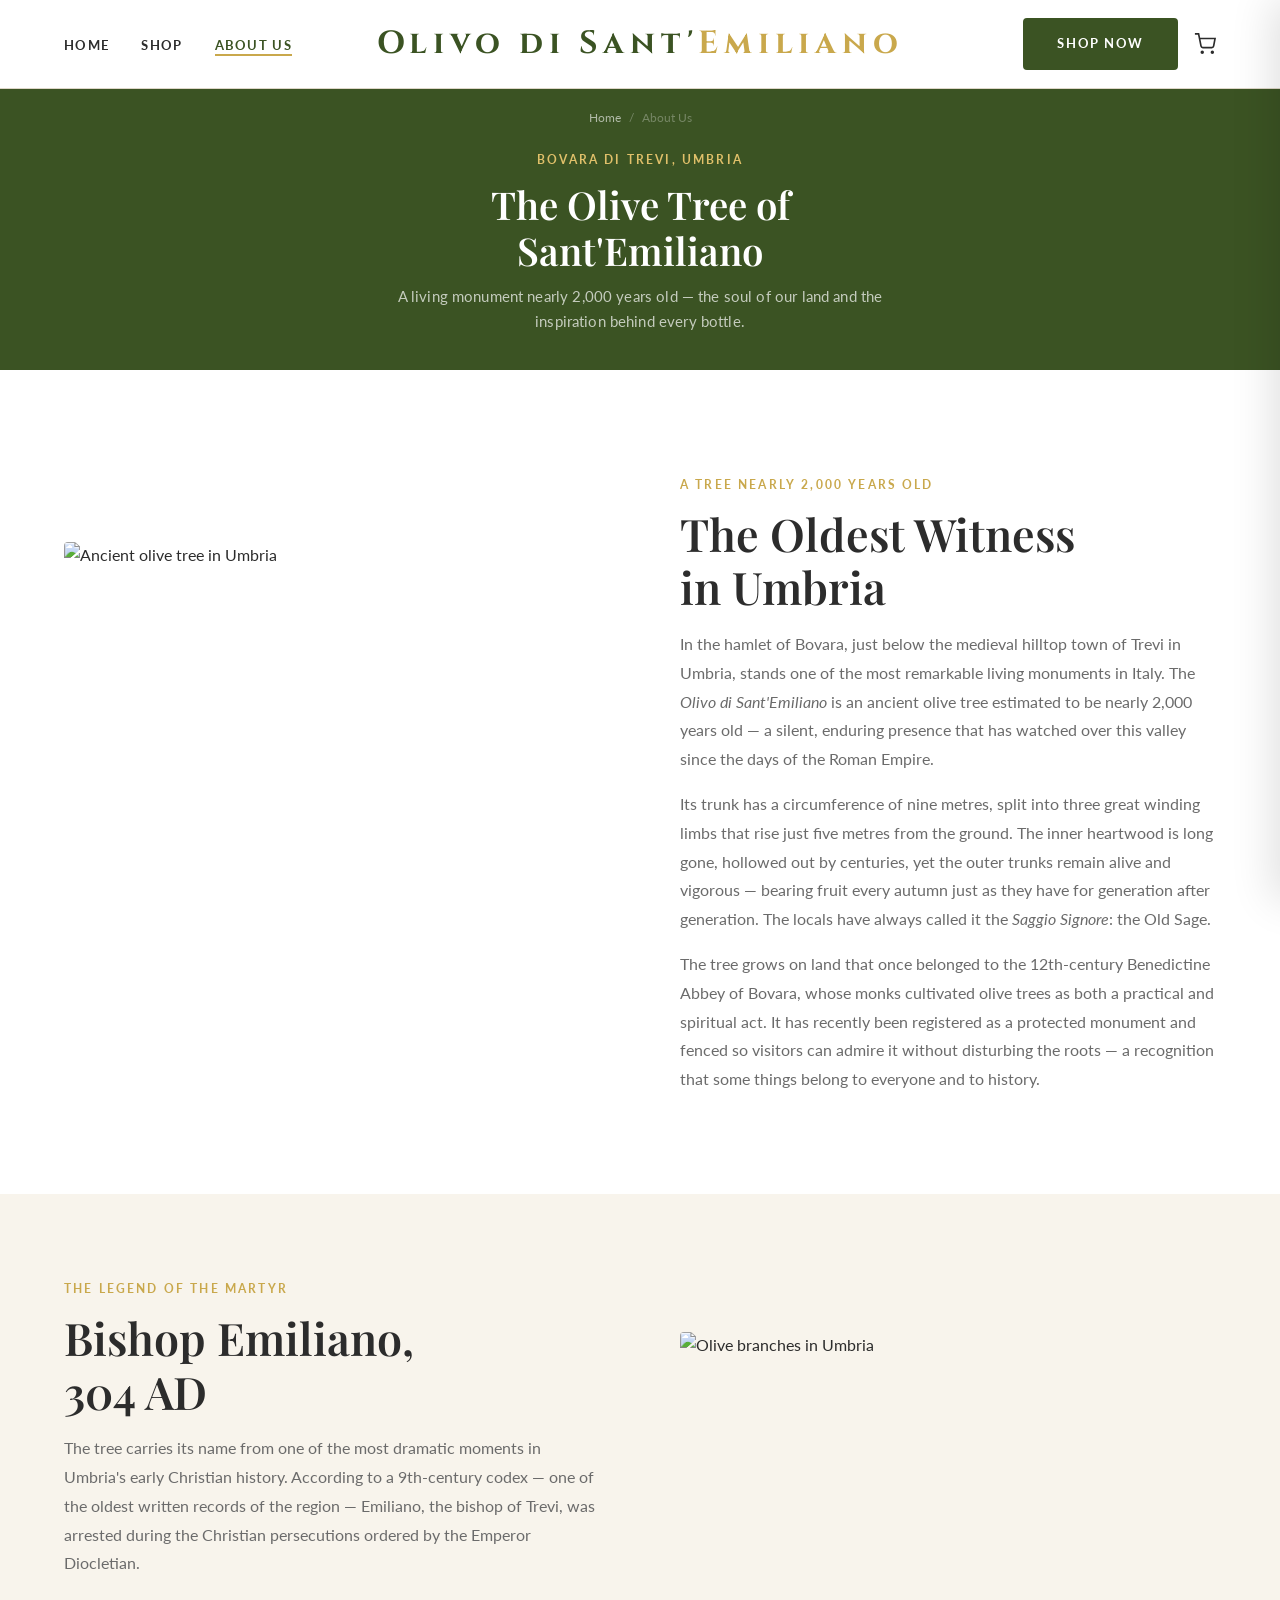
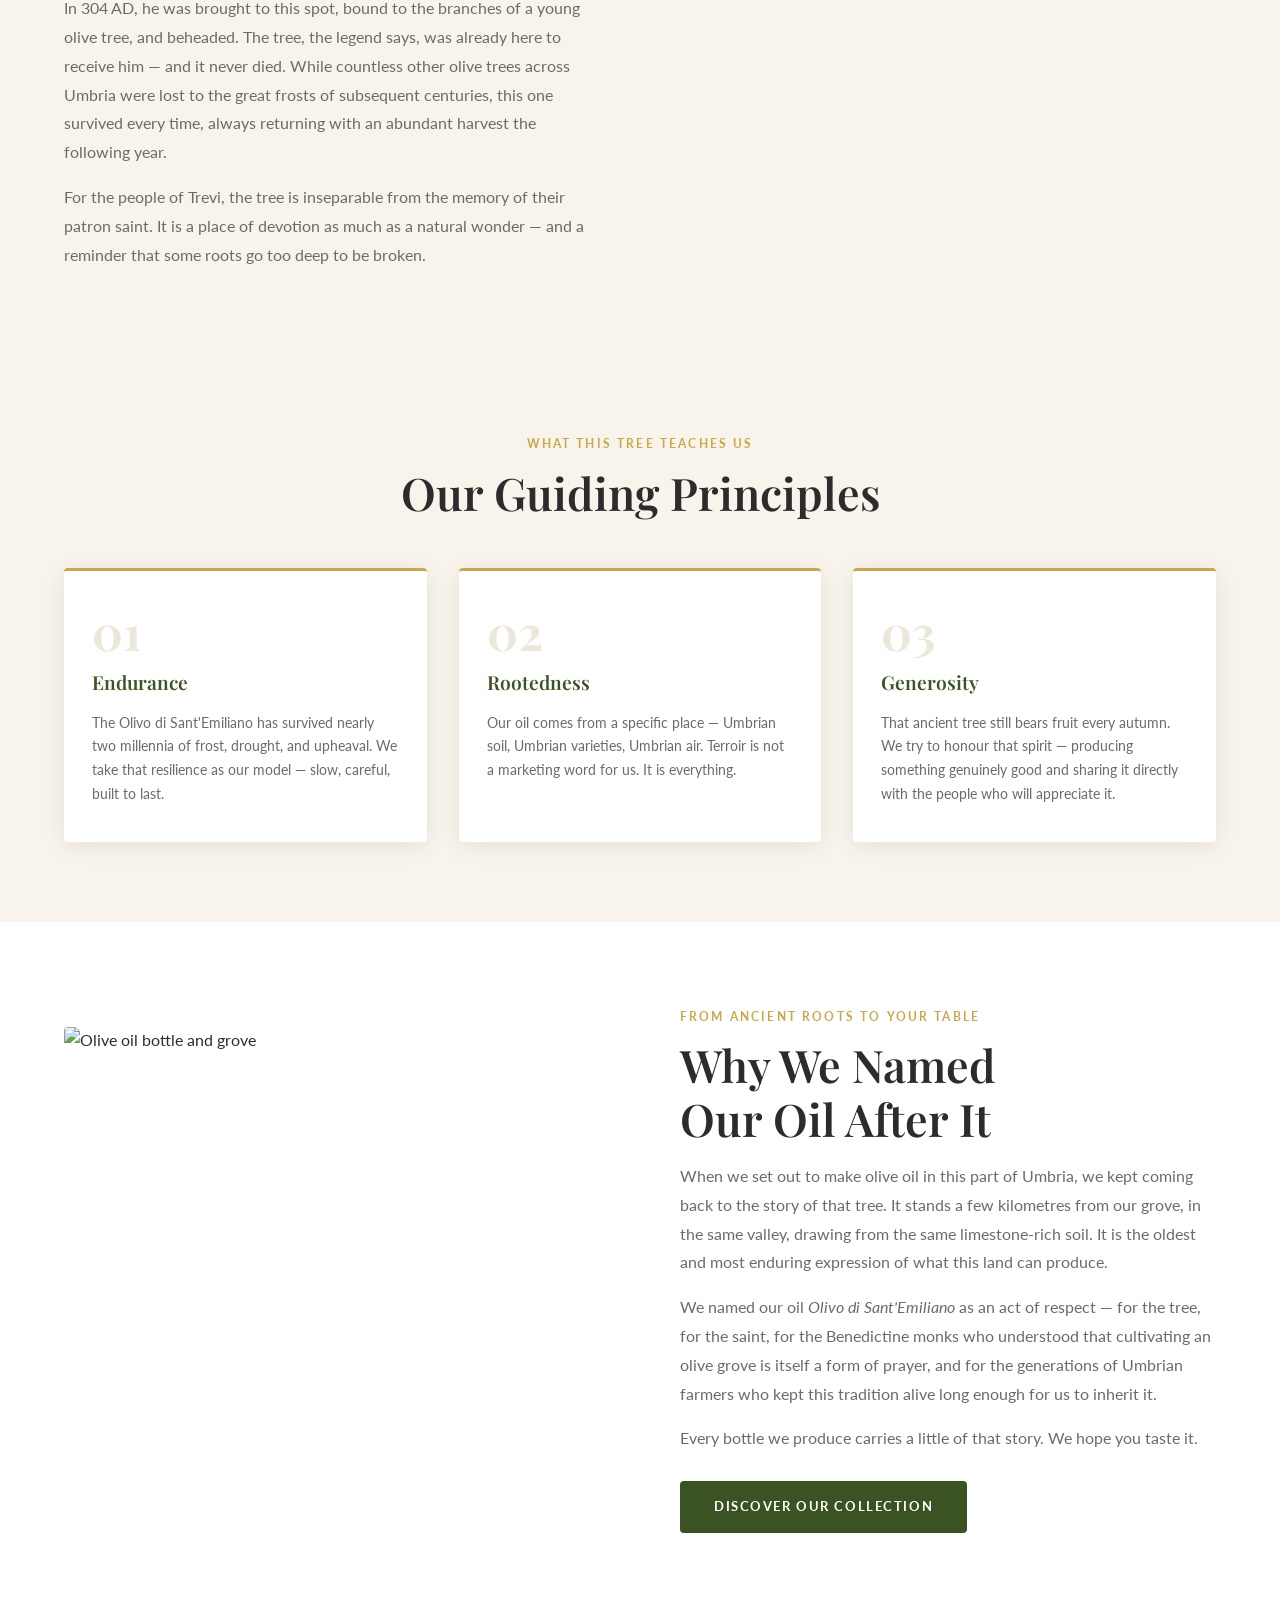
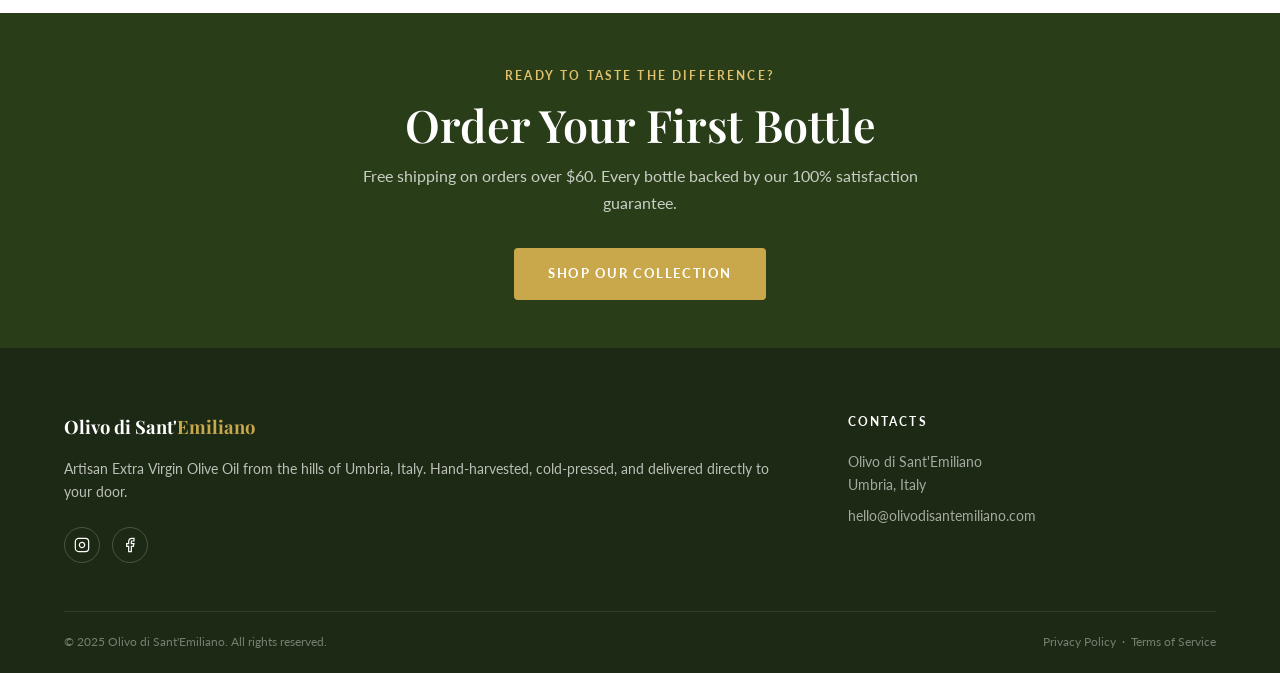
==== about.html @ d3279336 "Widen rec card track to 88% Co-Authored-By: Claude Sonnet 4.6 <noreply@anthropic.com>" ====
<!DOCTYPE html>
<html lang="en">
<head>
  <meta charset="UTF-8">
  <meta name="viewport" content="width=device-width, initial-scale=1.0">
  <title>About Us — Olivo di Sant'Emiliano, Making EVOO in Umbria</title>
  <meta name="description" content="The story of the Olivo di Sant'Emiliano — a 2,000-year-old olive tree in Bovara di Trevi, Umbria, and the inspiration behind our extra virgin olive oil.">
  <link rel="stylesheet" href="css/style.css?v=21">
</head>
<body>

<!-- ============ NAVIGATION ============ -->
<nav class="nav" id="nav">
  <div class="nav__inner">
    <a href="index.html" class="nav__logo">Olivo di Sant'<span>Emiliano</span></a>
    <ul class="nav__links">
      <li><a href="index.html">Home</a></li>
      <li><a href="shop.html">Shop</a></li>
      <li><a href="about.html">About Us</a></li>
    </ul>
    <div class="nav__actions">
      <a href="shop.html" class="btn btn--primary">Shop Now</a>
      <a href="#" class="nav__cart" aria-label="Cart">
        <svg class="nav__cart-icon" viewBox="0 0 24 24">
          <circle cx="9" cy="21" r="1"/><circle cx="20" cy="21" r="1"/>
          <path d="M1 1h4l2.68 13.39a2 2 0 0 0 2 1.61h9.72a2 2 0 0 0 2-1.61L23 6H6"/>
        </svg>
        <span class="nav__cart-count" style="display:none">0</span>
      </a>
      <button class="nav__toggle" aria-label="Menu">
        <span></span><span></span><span></span>
      </button>
    </div>
  </div>
  <div class="nav__mobile">
    <a href="index.html">Home</a>
    <a href="shop.html">Shop</a>
    <a href="about.html">About Us</a>
  </div>
</nav>

<!-- ============ PAGE HERO ============ -->
<section class="page-hero">
  <div class="container page-hero__content">
    <div class="breadcrumb">
      <a href="index.html">Home</a>
      <span>/</span>
      <span>About Us</span>
    </div>
    <span class="section-label">Bovara di Trevi, Umbria</span>
    <h1>The Olive Tree of<br>Sant'Emiliano</h1>
    <p>A living monument nearly 2,000 years old — the soul of our land and the inspiration behind every bottle.</p>
  </div>
</section>

<!-- ============ INTRO STORY ============ -->
<section class="about-story">
  <div class="container">
    <div class="about-story__grid">
      <div>
        <img
          class="about-story__img"
          src="https://images.unsplash.com/photo-1474979266404-7eaacbcd87c5?w=900&auto=format&fit=crop&q=80"
          alt="Ancient olive tree in Umbria"
        >
      </div>
      <div>
        <span class="section-label">A Tree Nearly 2,000 Years Old</span>
        <h2 class="section-title">The Oldest Witness<br>in Umbria</h2>
        <p style="color:var(--text-muted);line-height:1.8;margin-bottom:16px;">
          In the hamlet of Bovara, just below the medieval hilltop town of Trevi in Umbria, stands one of the most remarkable living monuments in Italy. The <em>Olivo di Sant'Emiliano</em> is an ancient olive tree estimated to be nearly 2,000 years old — a silent, enduring presence that has watched over this valley since the days of the Roman Empire.
        </p>
        <p style="color:var(--text-muted);line-height:1.8;margin-bottom:16px;">
          Its trunk has a circumference of nine metres, split into three great winding limbs that rise just five metres from the ground. The inner heartwood is long gone, hollowed out by centuries, yet the outer trunks remain alive and vigorous — bearing fruit every autumn just as they have for generation after generation. The locals have always called it the <em>Saggio Signore</em>: the Old Sage.
        </p>
        <p style="color:var(--text-muted);line-height:1.8;">
          The tree grows on land that once belonged to the 12th-century Benedictine Abbey of Bovara, whose monks cultivated olive trees as both a practical and spiritual act. It has recently been registered as a protected monument and fenced so visitors can admire it without disturbing the roots — a recognition that some things belong to everyone and to history.
        </p>
      </div>
    </div>
  </div>
</section>

<!-- ============ STORY 2 — THE SAINT ============ -->
<section class="about-story" style="padding: 80px 0; background: var(--cream);">
  <div class="container">
    <div class="about-story__grid reverse">
      <div>
        <img
          class="about-story__img"
          src="https://images.unsplash.com/photo-1558618666-fcd25c85cd64?w=900&auto=format&fit=crop&q=80"
          alt="Olive branches in Umbria"
        >
      </div>
      <div>
        <span class="section-label">The Legend of the Martyr</span>
        <h2 class="section-title">Bishop Emiliano,<br>304 AD</h2>
        <p style="color:var(--text-muted);line-height:1.8;margin-bottom:16px;">
          The tree carries its name from one of the most dramatic moments in Umbria's early Christian history. According to a 9th-century codex — one of the oldest written records of the region — Emiliano, the bishop of Trevi, was arrested during the Christian persecutions ordered by the Emperor Diocletian.
        </p>
        <p style="color:var(--text-muted);line-height:1.8;margin-bottom:16px;">
          In 304 AD, he was brought to this spot, bound to the branches of a young olive tree, and beheaded. The tree, the legend says, was already here to receive him — and it never died. While countless other olive trees across Umbria were lost to the great frosts of subsequent centuries, this one survived every time, always returning with an abundant harvest the following year.
        </p>
        <p style="color:var(--text-muted);line-height:1.8;">
          For the people of Trevi, the tree is inseparable from the memory of their patron saint. It is a place of devotion as much as a natural wonder — and a reminder that some roots go too deep to be broken.
        </p>
      </div>
    </div>
  </div>
</section>

<!-- ============ VALUES ============ -->
<section class="about-values">
  <div class="container">
    <div class="text-center">
      <span class="section-label">What This Tree Teaches Us</span>
      <h2 class="section-title">Our Guiding Principles</h2>
    </div>
    <div class="about-values__grid">
      <div class="value-card">
        <div class="value-card__num">01</div>
        <div class="value-card__title">Endurance</div>
        <p class="value-card__text">The Olivo di Sant'Emiliano has survived nearly two millennia of frost, drought, and upheaval. We take that resilience as our model — slow, careful, built to last.</p>
      </div>
      <div class="value-card">
        <div class="value-card__num">02</div>
        <div class="value-card__title">Rootedness</div>
        <p class="value-card__text">Our oil comes from a specific place — Umbrian soil, Umbrian varieties, Umbrian air. Terroir is not a marketing word for us. It is everything.</p>
      </div>
      <div class="value-card">
        <div class="value-card__num">03</div>
        <div class="value-card__title">Generosity</div>
        <p class="value-card__text">That ancient tree still bears fruit every autumn. We try to honour that spirit — producing something genuinely good and sharing it directly with the people who will appreciate it.</p>
      </div>
    </div>
  </div>
</section>

<!-- ============ RESILIENCE SECTION ============ -->
<section class="about-story" style="padding: 80px 0;">
  <div class="container">
    <div class="about-story__grid">
      <div>
        <img
          class="about-story__img"
          src="https://images.unsplash.com/photo-1534353473418-4cfa6c56fd38?w=900&auto=format&fit=crop&q=80"
          alt="Olive oil bottle and grove"
        >
      </div>
      <div>
        <span class="section-label">From Ancient Roots to Your Table</span>
        <h2 class="section-title">Why We Named<br>Our Oil After It</h2>
        <p style="color:var(--text-muted);line-height:1.8;margin-bottom:16px;">
          When we set out to make olive oil in this part of Umbria, we kept coming back to the story of that tree. It stands a few kilometres from our grove, in the same valley, drawing from the same limestone-rich soil. It is the oldest and most enduring expression of what this land can produce.
        </p>
        <p style="color:var(--text-muted);line-height:1.8;margin-bottom:16px;">
          We named our oil <em>Olivo di Sant'Emiliano</em> as an act of respect — for the tree, for the saint, for the Benedictine monks who understood that cultivating an olive grove is itself a form of prayer, and for the generations of Umbrian farmers who kept this tradition alive long enough for us to inherit it.
        </p>
        <p style="color:var(--text-muted);line-height:1.8;">
          Every bottle we produce carries a little of that story. We hope you taste it.
        </p>
        <div style="margin-top: 28px;">
          <a href="shop.html" class="btn btn--primary">Discover Our Collection</a>
        </div>
      </div>
    </div>
  </div>
</section>

<!-- ============ CTA ============ -->
<section class="newsletter">
  <div class="container">
    <div class="newsletter__inner">
      <span class="section-label">Ready to Taste the Difference?</span>
      <h2 class="section-title">Order Your First Bottle</h2>
      <p>Free shipping on orders over $60. Every bottle backed by our 100% satisfaction guarantee.</p>
      <div style="margin-top: 8px;">
        <a href="shop.html" class="btn btn--gold">Shop Our Collection</a>
      </div>
    </div>
  </div>
</section>

<!-- ============ FOOTER ============ -->
<footer class="footer">
  <div class="container">
    <div class="footer__grid">
      <div class="footer__brand">
        <div class="footer__logo">Olivo di Sant'<span>Emiliano</span></div>
        <p class="footer__tagline">Artisan Extra Virgin Olive Oil from the hills of Umbria, Italy. Hand-harvested, cold-pressed, and delivered directly to your door.</p>
        <div class="footer__socials">
          <a href="#" class="footer__social" aria-label="Instagram">
            <svg viewBox="0 0 24 24"><rect x="2" y="2" width="20" height="20" rx="5" ry="5"/><path d="M16 11.37A4 4 0 1 1 12.63 8 4 4 0 0 1 16 11.37z"/><line x1="17.5" y1="6.5" x2="17.51" y2="6.5"/></svg>
          </a>
          <a href="#" class="footer__social" aria-label="Facebook">
            <svg viewBox="0 0 24 24"><path d="M18 2h-3a5 5 0 0 0-5 5v3H7v4h3v8h4v-8h3l1-4h-4V7a1 1 0 0 1 1-1h3z"/></svg>
          </a>
        </div>
      </div>
      <div>
        <div class="footer__col-title">Contacts</div>
        <div class="footer__contact">
          <p>Olivo di Sant'Emiliano<br>Umbria, Italy</p>
          <p>hello@olivodisantemiliano.com</p>
        </div>
      </div>
    </div>
  </div>
  <div class="footer__bottom">
    <span>&copy; 2025 Olivo di Sant'Emiliano. All rights reserved.</span>
    <span>Privacy Policy &nbsp;·&nbsp; Terms of Service</span>
  </div>
</footer>

<!-- CART SIDEBAR -->
<div class="cart-overlay"></div>
<div class="cart-sidebar">
  <div class="cart-sidebar__header">
    <div class="cart-sidebar__title">Your Cart</div>
    <button class="cart-close" aria-label="Close cart">
      <svg viewBox="0 0 24 24"><line x1="18" y1="6" x2="6" y2="18"/><line x1="6" y1="6" x2="18" y2="18"/></svg>
    </button>
  </div>
  <div class="cart-sidebar__body"></div>
  <div class="cart-sidebar__footer" style="display:none">
    <div class="cart-subtotal">
      <span>Subtotal</span>
      <strong>$0.00</strong>
    </div>
    <p style="font-size:0.78rem;color:var(--text-muted);margin-bottom:14px;">Shipping calculated at checkout.</p>
    <button class="btn btn--primary btn--full cart-checkout" style="margin-bottom:10px">Proceed to Checkout</button>
    <button class="btn btn--outline btn--full cart-continue">Continue Shopping</button>
  </div>
</div>

<div class="toast"></div>
<script src="js/main.js"></script>
</body>
</html>
---- css/style.css ----
/* ============================================
   Olivo di Sant'Emiliano — Premium EVOO from Umbria
   Main Stylesheet
   ============================================ */

@import url('https://fonts.googleapis.com/css2?family=Playfair+Display:ital,wght@0,400;0,500;0,600;0,700;1,400;1,500&family=Lato:wght@300;400;700&family=Cormorant+Garamond:ital,wght@0,400;0,500;0,600;0,700;1,400;1,600&family=Cinzel:wght@400;600;700;900&display=swap');

/* ---- Variables ---- */
:root {
  --green:        #3B5323;
  --green-dark:   #2A3D19;
  --green-light:  #4F6E30;
  --gold:         #C9A84C;
  --gold-light:   #E0C06A;
  --cream:        #F8F4EC;
  --cream-dark:   #EDE7D9;
  --text:         #2C2C2C;
  --text-muted:   #6B6B6B;
  --border:       #DDD6C8;
  --white:        #FFFFFF;
  --font-serif:   'Playfair Display', Georgia, serif;
  --font-sans:    'Lato', 'Helvetica Neue', Arial, sans-serif;
  --max-w:        1200px;
  --radius:       4px;
  --transition:   all 0.3s ease;
  --shadow:       0 4px 24px rgba(0,0,0,0.08);
  --shadow-hover: 0 8px 32px rgba(0,0,0,0.14);
}

/* ---- Reset ---- */
*, *::before, *::after { box-sizing: border-box; margin: 0; padding: 0; }
html { scroll-behavior: smooth; font-size: 16px; }
body {
  font-family: var(--font-sans);
  color: var(--text);
  background: var(--white);
  line-height: 1.65;
  -webkit-font-smoothing: antialiased;
}
img { display: block; max-width: 100%; height: auto; }
a { color: inherit; text-decoration: none; }
ul, ol { list-style: none; }
button { cursor: pointer; font-family: var(--font-sans); border: none; background: none; }
input, textarea, select { font-family: var(--font-sans); }

/* ---- Typography ---- */
h1, h2, h3, h4, h5 {
  font-family: var(--font-serif);
  font-weight: 600;
  line-height: 1.2;
  color: var(--text);
}
h1 { font-size: clamp(2.2rem, 5vw, 3.6rem); }
h2 { font-size: clamp(1.8rem, 3.5vw, 2.8rem); }
h3 { font-size: clamp(1.3rem, 2.5vw, 1.8rem); }
h4 { font-size: 1.2rem; }
p { margin-bottom: 1rem; }
p:last-child { margin-bottom: 0; }

/* ---- Layout helpers ---- */
.container {
  max-width: var(--max-w);
  margin: 0 auto;
  padding: 0 24px;
}
.section { padding: 80px 0; }
.section--cream { background: var(--cream); }
.section--green { background: var(--green); color: var(--white); }
.section-label {
  display: inline-block;
  font-family: var(--font-sans);
  font-size: 0.75rem;
  font-weight: 700;
  letter-spacing: 0.18em;
  text-transform: uppercase;
  color: var(--gold);
  margin-bottom: 12px;
}
.section-title { margin-bottom: 16px; }
.section-subtitle {
  color: var(--text-muted);
  font-size: 1.05rem;
  max-width: 560px;
  margin-bottom: 40px;
}
.text-center { text-align: center; }
.text-center .section-subtitle { margin-left: auto; margin-right: auto; }

/* ---- Buttons ---- */
.btn {
  display: inline-block;
  padding: 13px 32px;
  font-size: 0.82rem;
  font-weight: 700;
  letter-spacing: 0.12em;
  text-transform: uppercase;
  border-radius: var(--radius);
  transition: var(--transition);
  white-space: nowrap;
}
.btn--primary {
  background: var(--green);
  color: var(--white);
  border: 2px solid var(--green);
}
.btn--primary:hover {
  background: var(--green-dark);
  border-color: var(--green-dark);
  transform: translateY(-2px);
  box-shadow: 0 4px 14px rgba(59,83,35,0.3);
}
.btn--outline {
  background: transparent;
  color: var(--green);
  border: 2px solid var(--green);
}
.btn--outline:hover {
  background: var(--green);
  color: var(--white);
  transform: translateY(-2px);
  box-shadow: 0 4px 14px rgba(59,83,35,0.2);
}
.btn--gold {
  background: var(--gold);
  color: var(--white);
  border: 2px solid var(--gold);
}
.btn--gold:hover {
  background: var(--gold-light);
  border-color: var(--gold-light);
  transform: translateY(-2px);
  box-shadow: 0 4px 14px rgba(201,168,76,0.35);
}
.btn--white {
  background: var(--white);
  color: var(--green);
  border: 2px solid var(--white);
}
.btn--white:hover {
  background: transparent;
  color: var(--white);
}
.btn--full { width: 100%; text-align: center; }

/* ============================================
   NAVIGATION
   ============================================ */
.nav {
  position: fixed;
  top: 0; left: 0; right: 0;
  z-index: 1000;
  background: var(--white);
  border-bottom: 1px solid var(--border);
  transition: var(--transition);
}
.nav.scrolled {
  box-shadow: 0 2px 20px rgba(0,0,0,0.08);
}
.nav.scrolled .nav__inner {
  height: 64px;
}
.nav.scrolled .nav__logo {
  font-size: 1.5rem;
  letter-spacing: 0.14em;
}
.nav__inner {
  display: flex;
  align-items: center;
  justify-content: space-between;
  position: relative;
  height: 88px;
  padding: 0 24px;
  max-width: var(--max-w);
  margin: 0 auto;
  transition: height 0.8s cubic-bezier(0.4, 0, 0.2, 1);
}
.nav__logo {
  position: absolute;
  left: 50%;
  transform: translateX(-50%);
  white-space: nowrap;
  font-family: 'Cinzel', Georgia, serif;
  font-size: 2rem;
  font-weight: 700;
  font-style: normal;
  color: var(--green);
  letter-spacing: 0.18em;
  line-height: 1;
  transition: font-size 0.8s cubic-bezier(0.4, 0, 0.2, 1), letter-spacing 0.8s cubic-bezier(0.4, 0, 0.2, 1);
}
.nav__logo span {
  color: var(--gold);
}
.nav__links {
  display: flex;
  align-items: center;
  gap: 32px;
}
.nav__links a {
  font-size: 0.82rem;
  font-weight: 700;
  letter-spacing: 0.1em;
  text-transform: uppercase;
  color: var(--text);
  transition: color 0.2s;
  position: relative;
}
.nav__links a::after {
  content: '';
  position: absolute;
  bottom: -3px; left: 0; right: 0;
  height: 2px;
  background: var(--gold);
  transform: scaleX(0);
  transform-origin: left;
  transition: transform 0.25s ease;
}
.nav__links a:hover { color: var(--green); }
.nav__links a:hover::after { transform: scaleX(1); }
.nav__links a.active { color: var(--green); }
.nav__links a.active::after { transform: scaleX(1); }
.nav__actions {
  display: flex;
  align-items: center;
  justify-content: flex-end;
  gap: 16px;
  flex: 1;
}
.nav__cart {
  position: relative;
  display: flex;
  align-items: center;
  gap: 6px;
  font-size: 0.82rem;
  font-weight: 700;
  letter-spacing: 0.08em;
  text-transform: uppercase;
  color: var(--text);
  transition: color 0.2s;
}
.nav__cart:hover { color: var(--green); }
.nav__cart-icon {
  width: 22px; height: 22px;
  stroke: currentColor;
  fill: none;
  stroke-width: 1.8;
}
.nav__cart-count {
  position: absolute;
  top: -8px; right: -8px;
  background: var(--green);
  color: var(--white);
  font-size: 0.65rem;
  font-weight: 700;
  width: 18px; height: 18px;
  border-radius: 50%;
  display: flex;
  align-items: center;
  justify-content: center;
}
.nav__toggle {
  display: none;
  flex-direction: column;
  gap: 5px;
  padding: 4px;
}
.nav__toggle span {
  display: block;
  width: 24px; height: 2px;
  background: var(--text);
  transition: var(--transition);
}

/* Mobile menu */
.nav__mobile {
  display: none;
  flex-direction: column;
  background: var(--white);
  border-top: 1px solid var(--border);
  padding: 16px 24px 24px;
  gap: 4px;
}
.nav__mobile.open { display: flex; }
.nav__mobile a {
  padding: 12px 0;
  font-size: 0.9rem;
  font-weight: 700;
  letter-spacing: 0.08em;
  text-transform: uppercase;
  color: var(--text);
  border-bottom: 1px solid var(--border);
  transition: color 0.2s;
}
.nav__mobile a:last-child { border-bottom: none; }
.nav__mobile a:hover { color: var(--green); }

/* ============================================
   HERO
   ============================================ */
.hero {
  position: relative;
  min-height: 100vh;
  display: flex;
  align-items: center;
  overflow: hidden;
  background: var(--green-dark);
  margin-top: 72px;
}
.hero__bg {
  position: absolute;
  inset: 0;
  background-image: url('https://images.unsplash.com/photo-1474979266404-7eaacbcd87c5?w=1800&auto=format&fit=crop&q=80');
  background-size: cover;
  background-position: center;
  opacity: 0.45;
}
.hero__content {
  position: relative;
  z-index: 1;
  color: var(--white);
  max-width: 680px;
  padding: 60px 24px;
  margin-left: calc(50% - 600px);
}
.hero__label {
  display: inline-block;
  font-size: 0.75rem;
  font-weight: 700;
  letter-spacing: 0.22em;
  text-transform: uppercase;
  color: var(--gold-light);
  margin-bottom: 20px;
  border-bottom: 1px solid var(--gold);
  padding-bottom: 8px;
}
.hero__title {
  font-family: var(--font-serif);
  font-size: clamp(2.8rem, 6vw, 4.8rem);
  font-weight: 700;
  line-height: 1.1;
  color: var(--white);
  margin-bottom: 24px;
}
.hero__title em {
  font-style: italic;
  color: var(--gold-light);
}
.hero__text {
  font-size: 1.1rem;
  font-weight: 300;
  line-height: 1.7;
  color: rgba(255,255,255,0.85);
  margin-bottom: 36px;
  max-width: 480px;
}
.hero__actions {
  display: flex;
  gap: 16px;
  flex-wrap: wrap;
}
.hero__scroll {
  position: absolute;
  bottom: 32px;
  left: 50%;
  transform: translateX(-50%);
  display: flex;
  flex-direction: column;
  align-items: center;
  gap: 8px;
  color: rgba(255,255,255,0.6);
  font-size: 0.7rem;
  letter-spacing: 0.12em;
  text-transform: uppercase;
  animation: bounce 2s infinite;
}
.hero__scroll svg {
  width: 20px; height: 20px;
  stroke: currentColor;
  fill: none;
  stroke-width: 1.5;
}
@keyframes bounce {
  0%, 100% { transform: translateX(-50%) translateY(0); }
  50% { transform: translateX(-50%) translateY(6px); }
}

/* ============================================
   TRUST BAR
   ============================================ */
.trust-bar {
  background: var(--cream-dark);
  border-bottom: 1px solid var(--border);
  padding: 20px 0;
}
.trust-bar__inner {
  display: flex;
  align-items: center;
  justify-content: center;
  gap: 40px;
  flex-wrap: wrap;
}
.trust-item {
  display: flex;
  align-items: center;
  gap: 10px;
  font-size: 0.78rem;
  font-weight: 700;
  letter-spacing: 0.08em;
  text-transform: uppercase;
  color: var(--text-muted);
}
.trust-item svg {
  width: 20px; height: 20px;
  stroke: var(--green);
  fill: none;
  stroke-width: 1.8;
  flex-shrink: 0;
}

/* ============================================
   ABOUT TEASER
   ============================================ */
.about-teaser {
  padding: 100px 0;
}
.about-teaser__grid {
  display: grid;
  grid-template-columns: 1fr 1fr;
  gap: 80px;
  align-items: center;
}
.about-teaser__image {
  position: relative;
}
.about-teaser__img {
  width: 100%;
  height: 540px;
  object-fit: cover;
  border-radius: var(--radius);
}
.about-teaser__badge {
  position: absolute;
  bottom: -24px;
  right: -24px;
  width: 120px; height: 120px;
  background: var(--gold);
  border-radius: 50%;
  display: flex;
  flex-direction: column;
  align-items: center;
  justify-content: center;
  color: var(--white);
  text-align: center;
  font-family: var(--font-serif);
  padding: 16px;
  box-shadow: var(--shadow);
}
.about-teaser__badge-year {
  font-size: 1.8rem;
  font-weight: 700;
  line-height: 1;
}
.about-teaser__badge-text {
  font-size: 0.65rem;
  font-weight: 400;
  line-height: 1.3;
  margin-top: 4px;
}
.about-teaser__text .section-subtitle {
  max-width: 100%;
}
.about-teaser__stats {
  display: flex;
  gap: 32px;
  margin-top: 32px;
  padding-top: 32px;
  border-top: 1px solid var(--border);
}
.stat {
  flex: 1;
}
.stat__num {
  font-family: var(--font-serif);
  font-size: 2.4rem;
  font-weight: 700;
  color: var(--green);
  line-height: 1;
  margin-bottom: 4px;
}
.stat__label {
  font-size: 0.75rem;
  font-weight: 700;
  letter-spacing: 0.1em;
  text-transform: uppercase;
  color: var(--text-muted);
}

/* ============================================
   PRODUCTS
   ============================================ */
.products {
  padding: 80px 0 100px;
  background: #1C2914;
}
.products .section-label { color: #fff; }
.products .btn--outline { color: #fff; border-color: rgba(255,255,255,.4); }
.products .btn--outline:hover { background: #fff; color: var(--green); }
.products__header {
  display: flex;
  align-items: flex-end;
  justify-content: space-between;
  margin-bottom: 48px;
}
.products__header .section-subtitle { margin-bottom: 0; }
.products__grid {
  display: grid;
  grid-template-columns: repeat(4, 1fr);
  gap: 20px;
}
.product-card {
  background: var(--white);
  border-radius: 8px;
  overflow: hidden;
  box-shadow: var(--shadow);
  transition: var(--transition);
  display: flex;
  flex-direction: column;
  border-top: 3px solid transparent;
}
.product-card:hover {
  transform: translateY(-4px);
  box-shadow: var(--shadow-hover);
  border-top-color: var(--gold);
}
.product-card__img-wrap {
  position: relative;
  overflow: hidden;
  background: var(--cream);
}
.product-card__img-wrap a { display: block; }
.product-card__img {
  width: 100%;
  height: 220px;
  object-fit: cover;
  transition: transform 0.5s ease;
}
.product-card:hover .product-card__img {
  transform: scale(1.04);
}
.product-card__badge {
  position: absolute;
  top: 16px; left: 16px;
  background: var(--green);
  color: var(--white);
  font-size: 0.68rem;
  font-weight: 700;
  letter-spacing: 0.1em;
  text-transform: uppercase;
  padding: 4px 10px;
  border-radius: 2px;
}
.product-card__badge--gold { background: var(--gold); }
.product-card__body {
  padding: 24px;
  flex: 1;
  display: flex;
  flex-direction: column;
}
.product-card__category {
  font-size: 0.7rem;
  font-weight: 700;
  letter-spacing: 0.14em;
  text-transform: uppercase;
  color: var(--gold);
  margin-bottom: 8px;
}
.product-card__name {
  font-family: var(--font-serif);
  font-size: 1.25rem;
  font-weight: 600;
  margin-bottom: 8px;
  color: var(--text);
  display: block;
  transition: color 0.2s;
}
a.product-card__name:hover { color: var(--green); }
.product-card__sizes {
  display: flex;
  gap: 6px;
  flex-wrap: wrap;
  margin-bottom: 16px;
}
.product-card__size-pill {
  font-size: 0.68rem;
  font-weight: 600;
  letter-spacing: 0.06em;
  color: var(--text-muted);
  background: #f0f0eb;
  border-radius: 20px;
  padding: 3px 9px;
}
.product-card__desc {
  font-size: 0.9rem;
  color: var(--text-muted);
  line-height: 1.55;
  margin-bottom: 14px;
  flex: 1;
  display: -webkit-box;
  -webkit-line-clamp: 3;
  -webkit-box-orient: vertical;
  overflow: hidden;
}
.product-card__footer {
  display: flex;
  align-items: center;
  justify-content: space-between;
  gap: 12px;
}
.product-card__price {
  font-family: var(--font-serif);
  font-size: 1.4rem;
  font-weight: 600;
  color: var(--green);
}
.product-card__price span {
  font-size: 0.85rem;
  color: var(--text-muted);
  font-family: var(--font-sans);
  font-weight: 400;
}

/* ============================================
   PILLARS / FEATURES
   ============================================ */
.pillars {
  padding: 80px 0;
}
.pillars__grid {
  display: grid;
  grid-template-columns: repeat(4, 1fr);
  gap: 40px;
  margin-top: 48px;
}
.pillar {
  text-align: center;
  padding: 32px 20px;
}
.pillar__icon {
  width: 64px; height: 64px;
  background: var(--cream);
  border-radius: 50%;
  display: flex;
  align-items: center;
  justify-content: center;
  margin: 0 auto 20px;
}
.pillar__icon svg {
  width: 28px; height: 28px;
  stroke: var(--green);
  fill: none;
  stroke-width: 1.6;
}
.pillar__title {
  font-family: var(--font-serif);
  font-size: 1.1rem;
  font-weight: 600;
  margin-bottom: 10px;
}
.pillar__text {
  font-size: 0.88rem;
  color: var(--text-muted);
  line-height: 1.6;
}

/* ============================================
   PROCESS SECTION
   ============================================ */
.process {
  padding: 100px 0;
  background: var(--green);
  color: var(--white);
}
.process .section-label { color: var(--gold-light); }
.process .section-title { color: var(--white); }
.process .section-subtitle { color: rgba(255,255,255,0.75); }
.process__steps {
  display: grid;
  grid-template-columns: repeat(4, 1fr);
  gap: 32px;
  margin-top: 56px;
  position: relative;
}
.process__steps::before {
  content: '';
  position: absolute;
  top: 28px; left: 10%; right: 10%;
  height: 1px;
  background: rgba(255,255,255,0.2);
}
.step {
  text-align: center;
  position: relative;
}
.step__num {
  width: 56px; height: 56px;
  border-radius: 50%;
  border: 2px solid var(--gold);
  display: flex;
  align-items: center;
  justify-content: center;
  margin: 0 auto 20px;
  font-family: var(--font-serif);
  font-size: 1.2rem;
  font-weight: 700;
  color: var(--gold);
  background: var(--green);
  position: relative;
  z-index: 1;
}
.step__title {
  font-family: var(--font-serif);
  font-size: 1.05rem;
  font-weight: 600;
  color: var(--white);
  margin-bottom: 10px;
}
.step__text {
  font-size: 0.85rem;
  color: rgba(255,255,255,0.7);
  line-height: 1.55;
}

/* ============================================
   JOURNAL / BLOG
   ============================================ */
.journal {
  padding: 80px 0 100px;
  background: var(--cream);
}
.journal__grid {
  display: grid;
  grid-template-columns: repeat(3, 1fr);
  gap: 28px;
  margin-top: 48px;
}
.journal-card {
  background: var(--white);
  border-radius: var(--radius);
  overflow: hidden;
  box-shadow: var(--shadow);
  transition: var(--transition);
}
.journal-card:hover {
  transform: translateY(-3px);
  box-shadow: var(--shadow-hover);
}
.journal-card__img {
  width: 100%;
  height: 220px;
  object-fit: cover;
  transition: transform 0.5s ease;
}
.journal-card:hover .journal-card__img {
  transform: scale(1.04);
}
.journal-card__body {
  padding: 24px;
}
.journal-card__meta {
  font-size: 0.72rem;
  font-weight: 700;
  letter-spacing: 0.1em;
  text-transform: uppercase;
  color: var(--gold);
  margin-bottom: 10px;
}
.journal-card__title {
  font-family: var(--font-serif);
  font-size: 1.15rem;
  font-weight: 600;
  line-height: 1.35;
  margin-bottom: 10px;
  color: var(--text);
  transition: color 0.2s;
}
.journal-card:hover .journal-card__title { color: var(--green); }
.journal-card__excerpt {
  font-size: 0.88rem;
  color: var(--text-muted);
  line-height: 1.6;
  margin-bottom: 18px;
}
.journal-card__link {
  font-size: 0.78rem;
  font-weight: 700;
  letter-spacing: 0.1em;
  text-transform: uppercase;
  color: var(--green);
  display: inline-flex;
  align-items: center;
  gap: 6px;
  transition: gap 0.2s;
}
.journal-card__link:hover { gap: 10px; }

/* ============================================
   NEWSLETTER
   ============================================ */
.newsletter {
  background: var(--green-dark);
  padding: 48px 0;
  text-align: center;
}
.newsletter__inner { max-width: 560px; margin: 0 auto; }
.newsletter .section-label { color: var(--gold-light); }
.newsletter .section-title { color: var(--white); margin-bottom: 12px; }
.newsletter p { color: rgba(255,255,255,0.75); font-size: 1rem; margin-bottom: 32px; }
.newsletter__form {
  display: flex;
  gap: 0;
  max-width: 440px;
  margin: 0 auto;
}
.newsletter__input {
  flex: 1;
  padding: 14px 20px;
  border: 2px solid rgba(255,255,255,0.2);
  border-right: none;
  border-radius: var(--radius) 0 0 var(--radius);
  background: rgba(255,255,255,0.08);
  color: var(--white);
  font-size: 0.92rem;
  outline: none;
  transition: border-color 0.2s;
}
.newsletter__input::placeholder { color: rgba(255,255,255,0.45); }
.newsletter__input:focus { border-color: var(--gold); }
.newsletter__btn {
  padding: 14px 24px;
  background: var(--gold);
  color: var(--white);
  font-size: 0.78rem;
  font-weight: 700;
  letter-spacing: 0.1em;
  text-transform: uppercase;
  border: 2px solid var(--gold);
  border-radius: 0 var(--radius) var(--radius) 0;
  cursor: pointer;
  transition: var(--transition);
  white-space: nowrap;
}
.newsletter__btn:hover { background: var(--gold-light); border-color: var(--gold-light); }

/* ============================================
   FOOTER
   ============================================ */
.footer {
  background: #1C2914;
  color: rgba(255,255,255,0.7);
  padding: 64px 0 0;
}
.footer__grid {
  display: grid;
  grid-template-columns: 2fr 1fr;
  gap: 48px;
  padding-bottom: 48px;
  border-bottom: 1px solid rgba(255,255,255,0.1);
}
.footer__logo {
  font-family: var(--font-serif);
  font-size: 1.15rem;
  font-weight: 700;
  color: var(--white);
  margin-bottom: 16px;
}
.footer__logo span { color: var(--gold); }
.footer__tagline {
  font-size: 0.85rem;
  line-height: 1.65;
  margin-bottom: 24px;
}
.footer__socials {
  display: flex;
  gap: 12px;
}
.footer__social {
  width: 36px; height: 36px;
  border: 1px solid rgba(255,255,255,0.2);
  border-radius: 50%;
  display: flex;
  align-items: center;
  justify-content: center;
  transition: var(--transition);
}
.footer__social:hover {
  background: var(--gold);
  border-color: var(--gold);
}
.footer__social svg {
  width: 16px; height: 16px;
  stroke: var(--white);
  fill: none;
  stroke-width: 1.8;
}
.footer__col-title {
  font-family: var(--font-sans);
  font-size: 0.72rem;
  font-weight: 700;
  letter-spacing: 0.18em;
  text-transform: uppercase;
  color: var(--white);
  margin-bottom: 20px;
}
.footer__links {
  display: flex;
  flex-direction: column;
  gap: 10px;
}
.footer__links a {
  font-size: 0.88rem;
  color: rgba(255,255,255,0.6);
  transition: color 0.2s;
}
.footer__links a:hover { color: var(--gold); }
.footer__contact p {
  font-size: 0.85rem;
  color: rgba(255,255,255,0.6);
  line-height: 1.7;
  margin-bottom: 8px;
}
.footer__bottom {
  padding: 20px 24px;
  display: flex;
  align-items: center;
  justify-content: space-between;
  font-size: 0.78rem;
  color: rgba(255,255,255,0.4);
  flex-wrap: wrap;
  gap: 8px;
  max-width: var(--max-w);
  margin: 0 auto;
}

/* ============================================
   PAGE HERO (inner pages)
   ============================================ */
.page-hero {
  background: var(--green);
  padding: 36px 0;
  margin-top: 72px;
  text-align: center;
  position: relative;
  overflow: hidden;
}
.page-hero::before {
  content: '';
  position: absolute;
  inset: 0;
  background-image: url('https://images.unsplash.com/photo-1541614101331-1a5a3a194e92?w=1400&auto=format&fit=crop&q=80');
  background-size: cover;
  background-position: center;
  opacity: 0.15;
}
.page-hero__content {
  position: relative;
  z-index: 1;
}
.page-hero .section-label { color: var(--gold-light); }
.page-hero h1 { color: var(--white); font-size: clamp(1.7rem, 3.5vw, 2.4rem); }
.page-hero p { color: rgba(255,255,255,0.7); font-size: 0.95rem; max-width: 520px; margin: 10px auto 0; letter-spacing: 0.01em; }
.breadcrumb {
  display: flex;
  align-items: center;
  justify-content: center;
  gap: 8px;
  font-size: 0.78rem;
  color: rgba(255,255,255,0.5);
  margin-bottom: 16px;
}
.breadcrumb a { color: rgba(255,255,255,0.6); }
.breadcrumb a:hover { color: var(--gold-light); }
.breadcrumb span { color: rgba(255,255,255,0.3); }

/* ============================================
   SHOP PAGE
   ============================================ */
.shop-section { padding: calc(88px + 24px) 0 48px; }
.shop-toolbar {
  display: flex;
  align-items: center;
  justify-content: space-between;
  margin-bottom: 36px;
  padding-bottom: 20px;
  border-bottom: 1px solid var(--border);
  flex-wrap: wrap;
  gap: 16px;
}
.shop-count {
  font-size: 0.85rem;
  color: var(--text-muted);
}
.shop-sort {
  display: flex;
  align-items: center;
  gap: 10px;
  font-size: 0.82rem;
  color: var(--text-muted);
}
.shop-sort select {
  padding: 7px 14px;
  border: 1px solid var(--border);
  border-radius: var(--radius);
  background: var(--white);
  font-size: 0.82rem;
  color: var(--text);
  outline: none;
  cursor: pointer;
  transition: border-color 0.2s;
}
.shop-sort select:focus { border-color: var(--green); }
.shop-grid {
  display: grid;
  grid-template-columns: repeat(3, 1fr);
  gap: 28px;
}

/* ============================================
   ABOUT PAGE
   ============================================ */
.about-story { padding: 100px 0; }
.about-story__grid {
  display: grid;
  grid-template-columns: 1fr 1fr;
  gap: 80px;
  align-items: center;
}
.about-story__grid.reverse { direction: rtl; }
.about-story__grid.reverse > * { direction: ltr; }
.about-story__img {
  width: 100%;
  height: 480px;
  object-fit: cover;
  border-radius: var(--radius);
}
.about-values {
  padding: 80px 0;
  background: var(--cream);
}
.about-values__grid {
  display: grid;
  grid-template-columns: repeat(3, 1fr);
  gap: 32px;
  margin-top: 48px;
}
.value-card {
  padding: 36px 28px;
  background: var(--white);
  border-radius: var(--radius);
  border-top: 3px solid var(--gold);
  box-shadow: var(--shadow);
}
.value-card__num {
  font-family: var(--font-serif);
  font-size: 3rem;
  font-weight: 700;
  color: var(--cream-dark);
  line-height: 1;
  margin-bottom: 12px;
}
.value-card__title {
  font-family: var(--font-serif);
  font-size: 1.2rem;
  font-weight: 600;
  margin-bottom: 12px;
  color: var(--green);
}
.value-card__text {
  font-size: 0.9rem;
  color: var(--text-muted);
  line-height: 1.65;
}
.team { padding: 80px 0 100px; }
.team__grid {
  display: grid;
  grid-template-columns: repeat(2, 1fr);
  gap: 40px;
  margin-top: 48px;
  max-width: 700px;
  margin-left: auto;
  margin-right: auto;
}
.team-card { text-align: center; }
.team-card__img {
  width: 160px; height: 160px;
  border-radius: 50%;
  object-fit: cover;
  margin: 0 auto 20px;
  border: 4px solid var(--cream-dark);
}
.team-card__name {
  font-family: var(--font-serif);
  font-size: 1.2rem;
  font-weight: 600;
  margin-bottom: 4px;
}
.team-card__role {
  font-size: 0.78rem;
  font-weight: 700;
  letter-spacing: 0.12em;
  text-transform: uppercase;
  color: var(--gold);
  margin-bottom: 12px;
}
.team-card__bio {
  font-size: 0.88rem;
  color: var(--text-muted);
  line-height: 1.65;
}

/* ============================================
   CART SIDEBAR
   ============================================ */
.cart-overlay {
  position: fixed;
  inset: 0;
  background: rgba(0,0,0,0.5);
  z-index: 2000;
  opacity: 0;
  pointer-events: none;
  transition: opacity 0.3s;
}
.cart-overlay.open { opacity: 1; pointer-events: all; }
.cart-sidebar {
  position: fixed;
  top: 0; right: -420px;
  width: 420px; height: 100%;
  background: var(--white);
  z-index: 2001;
  display: flex;
  flex-direction: column;
  transition: right 0.35s cubic-bezier(0.4,0,0.2,1);
  box-shadow: -8px 0 40px rgba(0,0,0,0.12);
}
.cart-sidebar.open { right: 0; }
.cart-sidebar__header {
  display: flex;
  align-items: center;
  justify-content: space-between;
  padding: 20px 24px;
  border-bottom: 1px solid var(--border);
}
.cart-sidebar__title {
  font-family: var(--font-serif);
  font-size: 1.3rem;
  font-weight: 600;
}
.cart-close {
  width: 36px; height: 36px;
  display: flex;
  align-items: center;
  justify-content: center;
  border-radius: 50%;
  transition: background 0.2s;
}
.cart-close:hover { background: var(--cream); }
.cart-close svg {
  width: 20px; height: 20px;
  stroke: var(--text);
  fill: none;
  stroke-width: 1.8;
}
.cart-sidebar__body {
  flex: 1;
  overflow-y: auto;
  padding: 24px;
}
.cart-empty {
  text-align: center;
  padding: 60px 0;
  color: var(--text-muted);
}
.cart-empty p { font-size: 0.9rem; margin-top: 8px; }
.cart-item {
  display: flex;
  gap: 16px;
  padding: 16px 0;
  border-bottom: 1px solid var(--border);
}
.cart-item__img {
  width: 72px; height: 72px;
  object-fit: cover;
  border-radius: var(--radius);
  background: var(--cream);
  flex-shrink: 0;
}
.cart-item__info { flex: 1; }
.cart-item__name { font-weight: 700; font-size: 0.9rem; margin-bottom: 4px; }
.cart-item__size { font-size: 0.78rem; color: var(--text-muted); margin-bottom: 8px; }
.cart-item__controls {
  display: flex;
  align-items: center;
  gap: 10px;
}
.qty-btn {
  width: 26px; height: 26px;
  border: 1px solid var(--border);
  border-radius: 50%;
  display: flex;
  align-items: center;
  justify-content: center;
  font-size: 0.9rem;
  color: var(--text);
  transition: var(--transition);
}
.qty-btn:hover { background: var(--green); color: var(--white); border-color: var(--green); }
.qty-count { font-size: 0.9rem; font-weight: 700; min-width: 20px; text-align: center; }
.cart-item__price { font-weight: 700; font-size: 1rem; color: var(--green); align-self: flex-start; white-space: nowrap; }
.cart-sidebar__footer {
  padding: 20px 24px;
  border-top: 1px solid var(--border);
  background: var(--cream);
}
.cart-subtotal {
  display: flex;
  justify-content: space-between;
  align-items: center;
  margin-bottom: 16px;
  font-size: 0.9rem;
}
.cart-subtotal strong { font-family: var(--font-serif); font-size: 1.2rem; }

/* ============================================
   TOAST
   ============================================ */
.toast {
  position: fixed;
  bottom: 24px; right: 24px;
  background: var(--green);
  color: var(--white);
  padding: 14px 20px;
  border-radius: var(--radius);
  font-size: 0.88rem;
  font-weight: 700;
  box-shadow: var(--shadow-hover);
  z-index: 3000;
  transform: translateY(80px);
  opacity: 0;
  transition: all 0.35s cubic-bezier(0.4,0,0.2,1);
}
.toast.show { transform: translateY(0); opacity: 1; }

/* ============================================
   RESPONSIVE
   ============================================ */

/* --- Tablet landscape --- */
@media (max-width: 1024px) {
  .pillars__grid { grid-template-columns: repeat(2, 1fr); }
  .process__steps { grid-template-columns: repeat(2, 1fr); }
  .process__steps::before { display: none; }
  .footer__grid { grid-template-columns: 1fr 1fr; gap: 32px; }
}

/* --- Tablet portrait --- */
@media (max-width: 860px) {
  .about-teaser__grid { grid-template-columns: 1fr; gap: 40px; }
  .about-teaser__badge { display: none; }
  .about-teaser__img { height: 380px; }
  .about-story__img { height: 340px; }
  .products__grid { grid-template-columns: repeat(3, 1fr); }
  .journal__grid { grid-template-columns: repeat(2, 1fr); }
  .shop-grid { grid-template-columns: repeat(2, 1fr); }
  .about-story__grid { grid-template-columns: 1fr; gap: 40px; }
  .about-story__grid.reverse { direction: ltr; }
  .about-values__grid { grid-template-columns: repeat(2, 1fr); }
  .products__header { flex-direction: column; align-items: flex-start; }
}

/* --- Mobile (large phones) --- */
@media (max-width: 768px) {
  .nav__links { display: none; }
  .nav__actions .btn { display: none; }
  .nav__toggle { display: flex; }
  .hero { min-height: 90vh; }
  .hero__content { margin-left: 0; padding: 60px 24px 48px; }
  .trust-bar { padding: 16px 0; }
  .trust-bar__inner {
    display: grid;
    grid-template-columns: 1fr 1fr;
    gap: 12px 24px;
    padding: 0 24px;
    justify-items: start;
  }
  .section { padding: 48px 0; }
  .about-teaser { padding: 56px 0; }
  .products { padding: 48px 0 64px; }
  .process { padding: 56px 0; }
  .newsletter { padding: 40px 0; }
  .cart-sidebar { width: 100%; right: -100%; }
}

/* --- Mobile (phones) --- */
@media (max-width: 540px) {
  .container { padding: 0 16px; }

  /* Nav */
  .nav__logo { font-size: 0.9rem; }
  .nav__inner { padding: 0 16px; }

  /* Hero */
  .hero__title { font-size: 2.2rem; }
  .hero__text { font-size: 1rem; }
  .hero__scroll { display: none; }
  .hero__actions { flex-direction: column; }
  .hero__actions .btn { width: 100%; text-align: center; }

  /* Trust bar — single column on small phones */
  .trust-bar__inner { grid-template-columns: 1fr; padding: 0 16px; }

  /* Sections */
  .section { padding: 40px 0; }
  .about-teaser { padding: 40px 0; }
  .products { padding: 40px 0 52px; }
  .process { padding: 40px 0; }
  .page-hero { padding: 28px 0; }
  .shop-section { padding: 20px 0 40px; }

  /* About teaser */
  .about-teaser__img { height: 260px; }
  .about-teaser__stats { flex-direction: column; gap: 16px; }

  /* About story */
  .about-story__img { height: 240px; }

  /* Grids — single column */
  .products__grid { grid-template-columns: 1fr; }
  .journal__grid { grid-template-columns: 1fr; }
  .shop-grid { grid-template-columns: 1fr; }
  .pillars__grid { grid-template-columns: 1fr; }
  .process__steps { grid-template-columns: 1fr; }
  .about-values__grid { grid-template-columns: 1fr; }
  .team__grid { grid-template-columns: 1fr; max-width: 320px; }
  .footer__grid { grid-template-columns: 1fr; }

  /* Product cards — stack price + button */
  .product-card__footer { flex-direction: column; align-items: stretch; gap: 10px; }
  .product-card__footer .btn { width: 100%; text-align: center; }
  .product-card__price { font-size: 1.2rem; }

  /* Touch targets — qty buttons */
  .qty-btn { width: 36px; height: 36px; font-size: 1rem; }

  /* Newsletter form */
  .newsletter__form { flex-direction: column; }
  .newsletter__input {
    border-right: 2px solid rgba(255,255,255,0.2);
    border-bottom: none;
    border-radius: var(--radius) var(--radius) 0 0;
  }
  .newsletter__btn { border-radius: 0 0 var(--radius) var(--radius); }

  /* Footer */
  .footer { padding: 40px 0 0; }
  .footer__grid { gap: 28px; }

  /* Shop toolbar */
  .shop-toolbar { flex-direction: column; align-items: flex-start; gap: 12px; }

  /* Toast — full width on phones */
  .toast { left: 16px; right: 16px; text-align: center; }
}

/* ============================================
   PRODUCT DETAIL PAGE
   ============================================ */
.product-detail { padding: calc(88px + 24px) 0 80px; }
.product-detail__grid {
  display: grid;
  grid-template-columns: 1fr 1fr;
  gap: 72px;
  align-items: start;
}
.product-detail__img-wrap {
  position: sticky;
  top: 92px;
}
.product-detail__img {
  width: 100%;
  height: 560px;
  object-fit: cover;
  border-radius: 10px;
}
.product-detail__badge {
  display: inline-block;
  background: var(--green);
  color: var(--white);
  font-size: 0.68rem;
  font-weight: 700;
  letter-spacing: 0.1em;
  text-transform: uppercase;
  padding: 5px 12px;
  border-radius: 2px;
  margin-bottom: 16px;
}
.product-detail__badge--gold { background: var(--gold); }
.product-detail__category {
  font-size: 0.72rem;
  font-weight: 700;
  letter-spacing: 0.14em;
  text-transform: uppercase;
  color: var(--gold);
  margin-bottom: 10px;
}
.product-detail__name {
  font-family: var(--font-serif);
  font-size: clamp(1.8rem, 3vw, 2.6rem);
  font-weight: 600;
  color: var(--text);
  line-height: 1.2;
  margin-bottom: 20px;
}
.product-detail__price {
  font-family: var(--font-serif);
  font-size: 2rem;
  font-weight: 700;
  color: var(--green);
  margin-bottom: 24px;
  line-height: 1;
}
.product-detail__price span {
  font-size: 1rem;
  color: var(--text-muted);
  font-family: var(--font-sans);
  font-weight: 400;
}
.product-variants { margin-bottom: 24px; }
.product-variants__label,
.product-qty__label {
  font-size: 0.72rem;
  font-weight: 700;
  text-transform: uppercase;
  letter-spacing: .1em;
  color: var(--text-muted);
  margin-bottom: 12px;
}
.product-variants__options { display: flex; gap: 10px; flex-wrap: wrap; }
.variant-btn {
  display: flex;
  flex-direction: column;
  align-items: center;
  gap: 3px;
  padding: 13px 22px;
  border: none;
  border-radius: 12px;
  background: #f0f0eb;
  cursor: pointer;
  font-family: var(--font-sans);
  min-width: 86px;
  transition: background .18s, box-shadow .18s, transform .18s;
}
.variant-btn__size {
  font-size: 0.95rem;
  font-weight: 700;
  color: var(--text);
  line-height: 1;
}
.variant-btn__price {
  font-size: 0.82rem;
  color: var(--text-muted);
  font-weight: 500;
}
.variant-btn:hover {
  background: #e4e4de;
  box-shadow: 0 4px 14px rgba(0,0,0,.06);
  transform: translateY(-1px);
}
.variant-btn.active {
  background: var(--green);
  box-shadow: 0 4px 14px rgba(74,103,65,.2);
}
.variant-btn.active .variant-btn__size { color: #fff; }
.variant-btn.active .variant-btn__price { color: rgba(255,255,255,.75); }

.product-qty { margin-bottom: 28px; }
.product-qty__controls {
  display: inline-flex;
  align-items: center;
  background: #f0f0eb;
  border-radius: 12px;
  overflow: hidden;
}
.qty-minus, .qty-plus {
  width: 46px;
  height: 46px;
  background: none;
  border: none;
  font-size: 1.25rem;
  cursor: pointer;
  color: var(--text);
  display: flex;
  align-items: center;
  justify-content: center;
  transition: background .15s;
}
.qty-minus:hover, .qty-plus:hover { background: #e4e4de; }
.qty-value {
  width: 54px;
  text-align: center;
  font-size: 1rem;
  font-weight: 700;
  height: 46px;
  line-height: 46px;
  font-family: var(--font-sans);
  color: var(--text);
  user-select: none;
}

.product-detail__desc {
  font-size: 1rem;
  color: var(--text-muted);
  line-height: 1.78;
  margin-bottom: 28px;
}
.product-detail__actions {
  display: flex;
  gap: 14px;
  margin-bottom: 36px;
  flex-wrap: wrap;
}
.product-detail__actions .btn {
  flex: 1;
  min-width: 140px;
  text-align: center;
  border: none;
  box-shadow: none;
}
.product-detail__actions .btn--primary { background: var(--green); }
.product-detail__actions .btn--primary:hover { background: var(--green-dark); box-shadow: 0 4px 16px rgba(59,83,35,.2); }
.product-detail__actions .btn--gold { background: var(--gold); }
.product-detail__actions .btn--gold:hover { background: var(--gold-light); box-shadow: 0 4px 16px rgba(201,168,76,.2); }
.product-specs { margin-bottom: 28px; }
.product-specs__title {
  font-family: var(--font-serif);
  font-size: 1.05rem;
  font-weight: 600;
  margin-bottom: 16px;
  color: var(--text);
}
.product-specs__list { display: flex; flex-direction: column; }
.product-specs__item {
  display: flex;
  justify-content: space-between;
  align-items: baseline;
  padding: 11px 0;
  border-bottom: 1px solid var(--border);
  font-size: 0.88rem;
  gap: 20px;
}
.product-specs__item:last-child { border-bottom: none; }
.product-specs__label {
  font-weight: 700;
  color: var(--text);
  white-space: nowrap;
  flex-shrink: 0;
}
.product-specs__value { color: var(--text-muted); text-align: right; }

/* Tasting Notes / Highlights */
.product-highlights { padding: 64px 0; background: var(--cream); }
.product-highlights__grid {
  display: grid;
  grid-template-columns: repeat(3, 1fr);
  gap: 24px;
  margin-top: 40px;
}
.highlight-card {
  background: var(--white);
  border-radius: 8px;
  padding: 30px 24px;
  text-align: center;
  box-shadow: var(--shadow);
  border-top: 3px solid var(--gold);
}
.highlight-card__icon {
  width: 48px; height: 48px;
  background: var(--cream);
  border-radius: 50%;
  display: flex;
  align-items: center;
  justify-content: center;
  margin: 0 auto 16px;
}
.highlight-card__icon svg {
  width: 24px; height: 24px;
  stroke: var(--green);
  fill: none;
  stroke-width: 1.6;
}
.highlight-card__label {
  font-size: 0.68rem;
  font-weight: 700;
  letter-spacing: 0.14em;
  text-transform: uppercase;
  color: var(--gold);
  margin-bottom: 8px;
}
.highlight-card__title {
  font-family: var(--font-serif);
  font-size: 1.15rem;
  font-weight: 600;
  color: var(--text);
  margin-bottom: 8px;
}
.highlight-card__text {
  font-size: 0.85rem;
  color: var(--text-muted);
  line-height: 1.55;
}

/* ---- Other Products slider ---- */
.recommended { padding: 64px 0; background: var(--cream); }
.recommended__title {
  font-family: var(--font-serif);
  font-size: 1.4rem;
  font-weight: 700;
  color: var(--text);
  margin-bottom: 40px;
}
.recommended__slider-wrap {
  display: flex;
  align-items: center;
  gap: 16px;
}
.recommended__overflow {
  flex: 1;
  overflow: hidden;
  max-width: 88%;
  margin: 0 auto;
}
.recommended__track {
  display: flex;
  transition: transform .4s cubic-bezier(.25,.46,.45,.94);
}
.rec-card {
  flex: 0 0 calc(100% / 3);
  padding: 0 12px;
  text-align: center;
  box-sizing: border-box;
}
.rec-card__img-wrap {
  display: block;
  position: relative;
  overflow: hidden;
  border-radius: 8px;
  background: #fff;
}
.rec-card__img {
  width: 100%;
  height: 240px;
  object-fit: cover;
  display: block;
  transition: transform .4s ease;
}
.rec-card__img-wrap:hover .rec-card__img { transform: scale(1.04); }
.rec-card__overlay {
  position: absolute;
  bottom: 0;
  left: 0;
  right: 0;
  background: rgba(255,255,255,0.65);
  backdrop-filter: blur(2px);
  -webkit-backdrop-filter: blur(2px);
  padding: 12px 12px;
  display: flex;
  align-items: center;
  gap: 8px;
}
.rec-card__price {
  font-size: 0.8rem;
  color: var(--text);
  font-weight: 700;
  white-space: nowrap;
  flex-shrink: 0;
}
.rec-card__name {
  font-family: var(--font-serif);
  font-size: 0.82rem;
  font-weight: 500;
  color: var(--text);
  line-height: 1.2;
  overflow: hidden;
  text-overflow: ellipsis;
  white-space: nowrap;
}
.rec-card__footer {
  padding: 12px 12% 4px;
}
.rec-card__atc {
  display: block;
  width: 100%;
  padding: 9px 0;
  background: var(--green);
  color: #fff;
  border: none;
  border-radius: 6px;
  font-family: var(--font-sans);
  font-size: 0.72rem;
  font-weight: 700;
  letter-spacing: 0.1em;
  text-transform: uppercase;
  cursor: pointer;
  transition: background .2s;
}
.rec-card__atc:hover { background: var(--green-dark); }
.rec-arrow {
  flex-shrink: 0;
  width: 48px;
  height: 48px;
  background: transparent;
  border: none;
  border-radius: 50%;
  cursor: pointer;
  color: var(--text);
  display: flex;
  align-items: center;
  justify-content: center;
  transition: background .25s ease, box-shadow .25s ease, color .25s ease;
}
.rec-arrow:hover {
  background: rgba(255,255,255,0.92);
  box-shadow: 0 4px 16px rgba(0,0,0,.12);
  color: var(--green);
}
.rec-arrow svg { width: 22px; height: 22px; }
.recommended__dots {
  display: flex;
  justify-content: center;
  gap: 7px;
  margin-top: 28px;
}
.rec-dot {
  width: 8px;
  height: 8px;
  border-radius: 50%;
  border: none;
  background: var(--border);
  cursor: pointer;
  padding: 0;
  transition: background .2s;
}
.rec-dot.active { background: var(--green); }
@media (max-width: 960px) { .rec-card { flex-basis: calc(100% / 2); } }
@media (max-width: 600px) { .rec-card { flex-basis: 100%; } }

/* Responsive — product detail */
@media (max-width: 860px) {
  .product-detail__grid { grid-template-columns: 1fr; gap: 40px; }
  .product-detail__img-wrap { position: static; }
  .product-detail__img { height: 380px; }
  .product-highlights__grid { grid-template-columns: repeat(2, 1fr); }
}
@media (max-width: 540px) {
  .product-detail { padding: 28px 0 56px; }
  .product-detail__img { height: 280px; }
  .product-detail__actions { flex-direction: column; }
  .product-detail__actions .btn { width: 100%; }
  .product-highlights__grid { grid-template-columns: 1fr; }
}
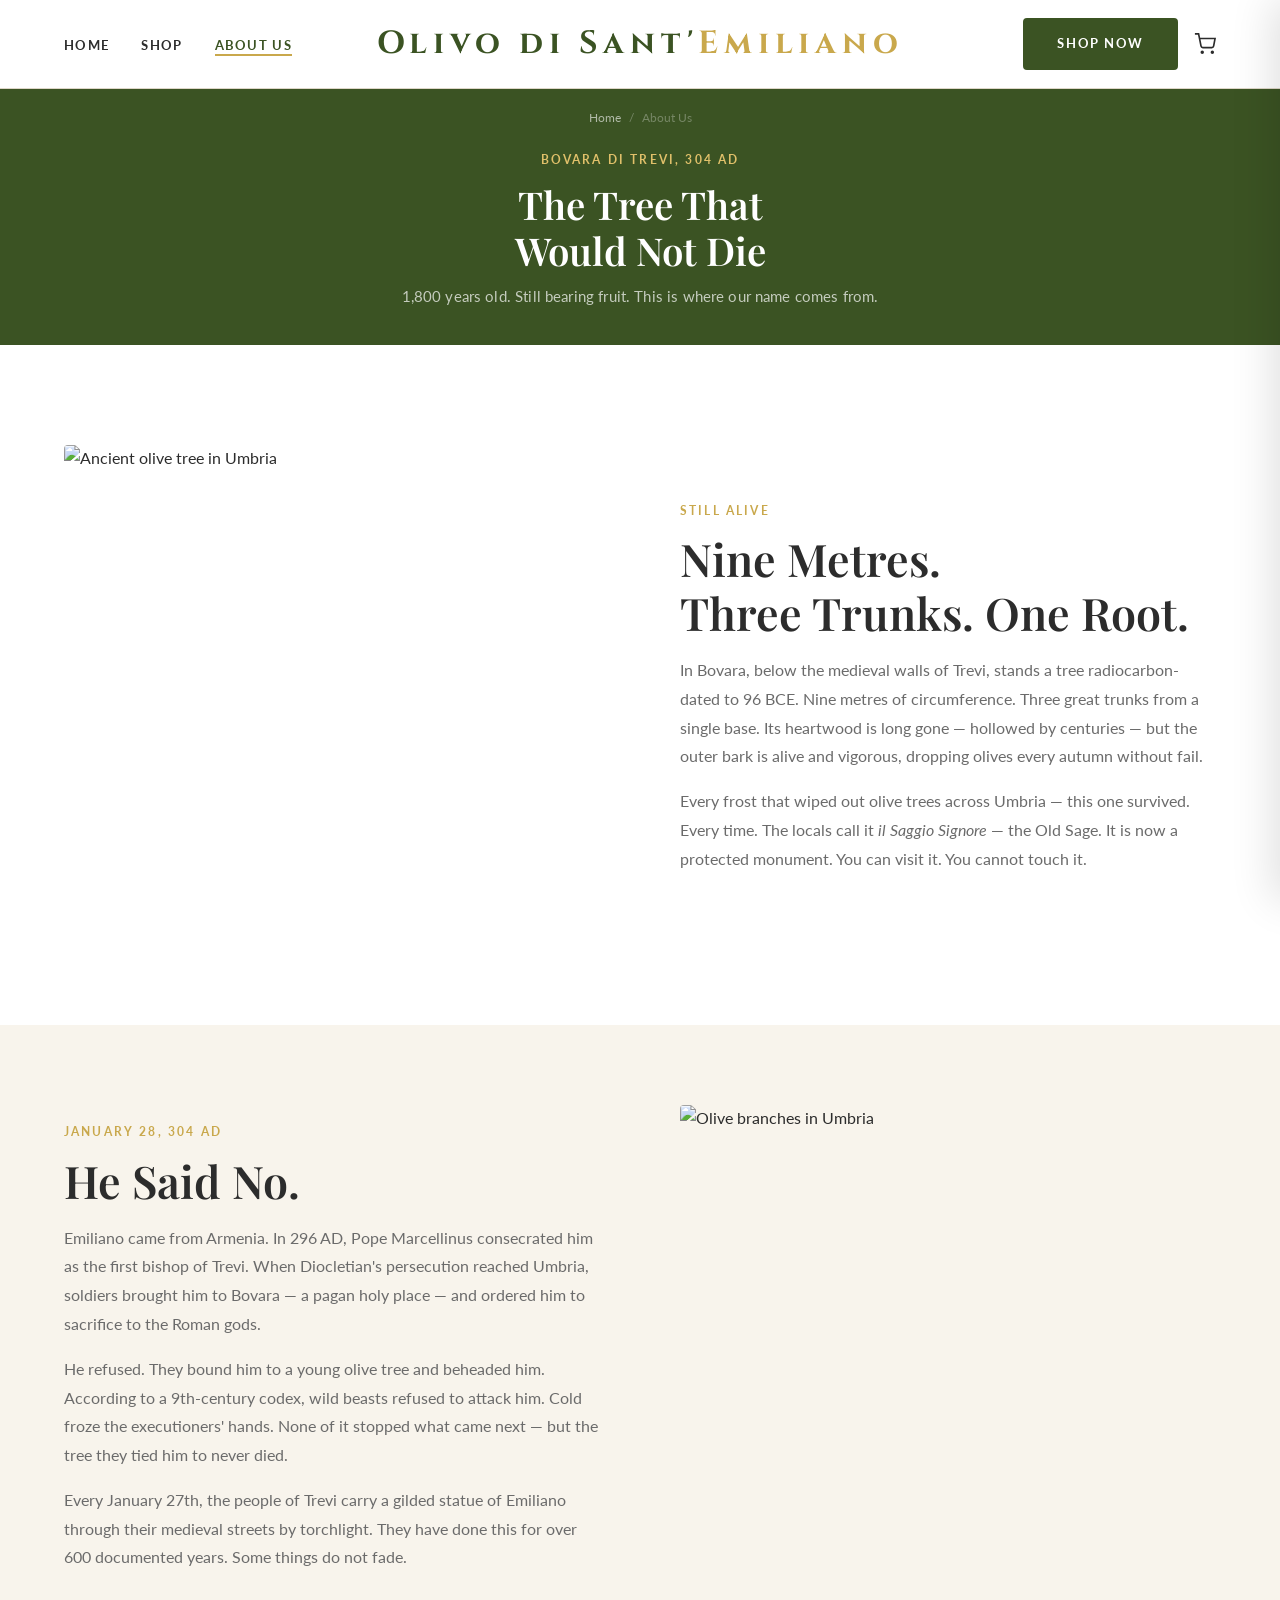
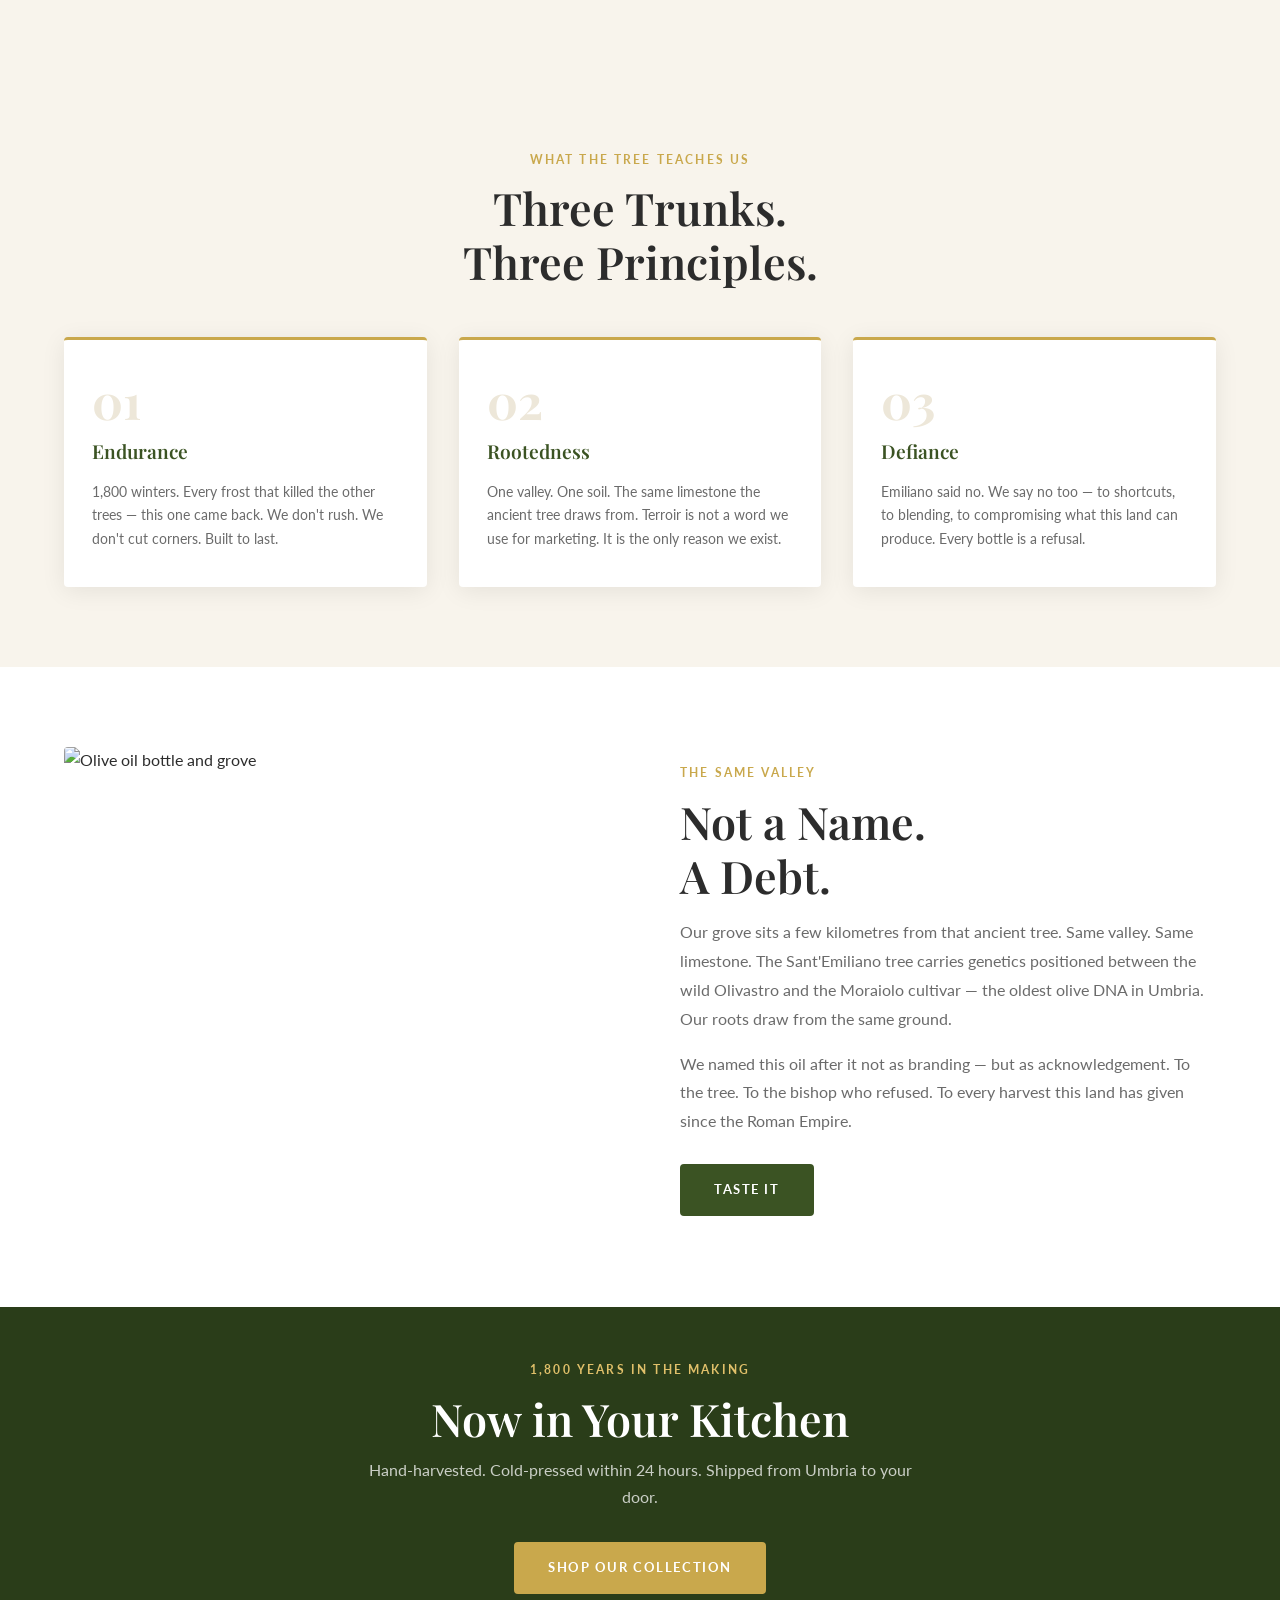
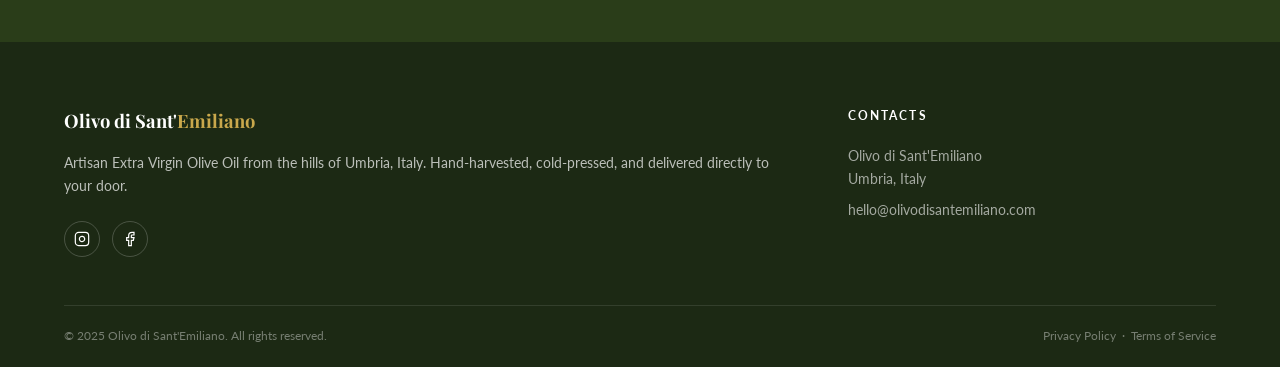
==== commit b64c87a4: "Rewrite about page with deep historical research, short impactful copy Co-Authored-By: Claude Sonnet" ====
--- a/about.html
+++ b/about.html
@@ -5,7 +5,7 @@
   <meta name="viewport" content="width=device-width, initial-scale=1.0">
   <title>About Us — Olivo di Sant'Emiliano, Making EVOO in Umbria</title>
   <meta name="description" content="The story of the Olivo di Sant'Emiliano — a 2,000-year-old olive tree in Bovara di Trevi, Umbria, and the inspiration behind our extra virgin olive oil.">
-  <link rel="stylesheet" href="css/style.css?v=21">
+  <link rel="stylesheet" href="css/style.css?v=26">
 </head>
 <body>
 
@@ -47,9 +47,9 @@
       <span>/</span>
       <span>About Us</span>
     </div>
-    <span class="section-label">Bovara di Trevi, Umbria</span>
-    <h1>The Olive Tree of<br>Sant'Emiliano</h1>
-    <p>A living monument nearly 2,000 years old — the soul of our land and the inspiration behind every bottle.</p>
+    <span class="section-label">Bovara di Trevi, 304 AD</span>
+    <h1>The Tree That<br>Would Not Die</h1>
+    <p>1,800 years old. Still bearing fruit. This is where our name comes from.</p>
   </div>
 </section>
 
@@ -65,16 +65,13 @@
         >
       </div>
       <div>
-        <span class="section-label">A Tree Nearly 2,000 Years Old</span>
-        <h2 class="section-title">The Oldest Witness<br>in Umbria</h2>
-        <p style="color:var(--text-muted);line-height:1.8;margin-bottom:16px;">
-          In the hamlet of Bovara, just below the medieval hilltop town of Trevi in Umbria, stands one of the most remarkable living monuments in Italy. The <em>Olivo di Sant'Emiliano</em> is an ancient olive tree estimated to be nearly 2,000 years old — a silent, enduring presence that has watched over this valley since the days of the Roman Empire.
-        </p>
-        <p style="color:var(--text-muted);line-height:1.8;margin-bottom:16px;">
-          Its trunk has a circumference of nine metres, split into three great winding limbs that rise just five metres from the ground. The inner heartwood is long gone, hollowed out by centuries, yet the outer trunks remain alive and vigorous — bearing fruit every autumn just as they have for generation after generation. The locals have always called it the <em>Saggio Signore</em>: the Old Sage.
+        <span class="section-label">Still Alive</span>
+        <h2 class="section-title">Nine Metres.<br>Three Trunks. One Root.</h2>
+        <p style="color:var(--text-muted);line-height:1.8;margin-bottom:16px;">
+          In Bovara, below the medieval walls of Trevi, stands a tree radiocarbon-dated to 96 BCE. Nine metres of circumference. Three great trunks from a single base. Its heartwood is long gone — hollowed by centuries — but the outer bark is alive and vigorous, dropping olives every autumn without fail.
         </p>
         <p style="color:var(--text-muted);line-height:1.8;">
-          The tree grows on land that once belonged to the 12th-century Benedictine Abbey of Bovara, whose monks cultivated olive trees as both a practical and spiritual act. It has recently been registered as a protected monument and fenced so visitors can admire it without disturbing the roots — a recognition that some things belong to everyone and to history.
+          Every frost that wiped out olive trees across Umbria — this one survived. Every time. The locals call it <em>il Saggio Signore</em> — the Old Sage. It is now a protected monument. You can visit it. You cannot touch it.
         </p>
       </div>
     </div>
@@ -93,16 +90,16 @@
         >
       </div>
       <div>
-        <span class="section-label">The Legend of the Martyr</span>
-        <h2 class="section-title">Bishop Emiliano,<br>304 AD</h2>
-        <p style="color:var(--text-muted);line-height:1.8;margin-bottom:16px;">
-          The tree carries its name from one of the most dramatic moments in Umbria's early Christian history. According to a 9th-century codex — one of the oldest written records of the region — Emiliano, the bishop of Trevi, was arrested during the Christian persecutions ordered by the Emperor Diocletian.
-        </p>
-        <p style="color:var(--text-muted);line-height:1.8;margin-bottom:16px;">
-          In 304 AD, he was brought to this spot, bound to the branches of a young olive tree, and beheaded. The tree, the legend says, was already here to receive him — and it never died. While countless other olive trees across Umbria were lost to the great frosts of subsequent centuries, this one survived every time, always returning with an abundant harvest the following year.
+        <span class="section-label">January 28, 304 AD</span>
+        <h2 class="section-title">He Said No.</h2>
+        <p style="color:var(--text-muted);line-height:1.8;margin-bottom:16px;">
+          Emiliano came from Armenia. In 296 AD, Pope Marcellinus consecrated him as the first bishop of Trevi. When Diocletian's persecution reached Umbria, soldiers brought him to Bovara — a pagan holy place — and ordered him to sacrifice to the Roman gods.
+        </p>
+        <p style="color:var(--text-muted);line-height:1.8;margin-bottom:16px;">
+          He refused. They bound him to a young olive tree and beheaded him. According to a 9th-century codex, wild beasts refused to attack him. Cold froze the executioners' hands. None of it stopped what came next — but the tree they tied him to never died.
         </p>
         <p style="color:var(--text-muted);line-height:1.8;">
-          For the people of Trevi, the tree is inseparable from the memory of their patron saint. It is a place of devotion as much as a natural wonder — and a reminder that some roots go too deep to be broken.
+          Every January 27th, the people of Trevi carry a gilded statue of Emiliano through their medieval streets by torchlight. They have done this for over 600 documented years. Some things do not fade.
         </p>
       </div>
     </div>
@@ -113,24 +110,24 @@
 <section class="about-values">
   <div class="container">
     <div class="text-center">
-      <span class="section-label">What This Tree Teaches Us</span>
-      <h2 class="section-title">Our Guiding Principles</h2>
+      <span class="section-label">What the Tree Teaches Us</span>
+      <h2 class="section-title">Three Trunks.<br>Three Principles.</h2>
     </div>
     <div class="about-values__grid">
       <div class="value-card">
         <div class="value-card__num">01</div>
         <div class="value-card__title">Endurance</div>
-        <p class="value-card__text">The Olivo di Sant'Emiliano has survived nearly two millennia of frost, drought, and upheaval. We take that resilience as our model — slow, careful, built to last.</p>
+        <p class="value-card__text">1,800 winters. Every frost that killed the other trees — this one came back. We don't rush. We don't cut corners. Built to last.</p>
       </div>
       <div class="value-card">
         <div class="value-card__num">02</div>
         <div class="value-card__title">Rootedness</div>
-        <p class="value-card__text">Our oil comes from a specific place — Umbrian soil, Umbrian varieties, Umbrian air. Terroir is not a marketing word for us. It is everything.</p>
+        <p class="value-card__text">One valley. One soil. The same limestone the ancient tree draws from. Terroir is not a word we use for marketing. It is the only reason we exist.</p>
       </div>
       <div class="value-card">
         <div class="value-card__num">03</div>
-        <div class="value-card__title">Generosity</div>
-        <p class="value-card__text">That ancient tree still bears fruit every autumn. We try to honour that spirit — producing something genuinely good and sharing it directly with the people who will appreciate it.</p>
+        <div class="value-card__title">Defiance</div>
+        <p class="value-card__text">Emiliano said no. We say no too — to shortcuts, to blending, to compromising what this land can produce. Every bottle is a refusal.</p>
       </div>
     </div>
   </div>
@@ -148,20 +145,15 @@
         >
       </div>
       <div>
-        <span class="section-label">From Ancient Roots to Your Table</span>
-        <h2 class="section-title">Why We Named<br>Our Oil After It</h2>
-        <p style="color:var(--text-muted);line-height:1.8;margin-bottom:16px;">
-          When we set out to make olive oil in this part of Umbria, we kept coming back to the story of that tree. It stands a few kilometres from our grove, in the same valley, drawing from the same limestone-rich soil. It is the oldest and most enduring expression of what this land can produce.
-        </p>
-        <p style="color:var(--text-muted);line-height:1.8;margin-bottom:16px;">
-          We named our oil <em>Olivo di Sant'Emiliano</em> as an act of respect — for the tree, for the saint, for the Benedictine monks who understood that cultivating an olive grove is itself a form of prayer, and for the generations of Umbrian farmers who kept this tradition alive long enough for us to inherit it.
-        </p>
-        <p style="color:var(--text-muted);line-height:1.8;">
-          Every bottle we produce carries a little of that story. We hope you taste it.
-        </p>
-        <div style="margin-top: 28px;">
-          <a href="shop.html" class="btn btn--primary">Discover Our Collection</a>
-        </div>
+        <span class="section-label">The Same Valley</span>
+        <h2 class="section-title">Not a Name.<br>A Debt.</h2>
+        <p style="color:var(--text-muted);line-height:1.8;margin-bottom:16px;">
+          Our grove sits a few kilometres from that ancient tree. Same valley. Same limestone. The Sant'Emiliano tree carries genetics positioned between the wild Olivastro and the Moraiolo cultivar — the oldest olive DNA in Umbria. Our roots draw from the same ground.
+        </p>
+        <p style="color:var(--text-muted);line-height:1.8;margin-bottom:28px;">
+          We named this oil after it not as branding — but as acknowledgement. To the tree. To the bishop who refused. To every harvest this land has given since the Roman Empire.
+        </p>
+        <a href="shop.html" class="btn btn--primary">Taste It</a>
       </div>
     </div>
   </div>
@@ -171,9 +163,9 @@
 <section class="newsletter">
   <div class="container">
     <div class="newsletter__inner">
-      <span class="section-label">Ready to Taste the Difference?</span>
-      <h2 class="section-title">Order Your First Bottle</h2>
-      <p>Free shipping on orders over $60. Every bottle backed by our 100% satisfaction guarantee.</p>
+      <span class="section-label">1,800 Years in the Making</span>
+      <h2 class="section-title">Now in Your Kitchen</h2>
+      <p>Hand-harvested. Cold-pressed within 24 hours. Shipped from Umbria to your door.</p>
       <div style="margin-top: 8px;">
         <a href="shop.html" class="btn btn--gold">Shop Our Collection</a>
       </div>
--- a/css/style.css
+++ b/css/style.css
@@ -1373,7 +1373,7 @@
 /* ============================================
    PRODUCT DETAIL PAGE
    ============================================ */
-.product-detail { padding: calc(88px + 24px) 0 80px; }
+.product-detail { padding: calc(88px + 24px) 0 40px; }
 .product-detail__grid {
   display: grid;
   grid-template-columns: 1fr 1fr;
@@ -1390,19 +1390,6 @@
   object-fit: cover;
   border-radius: 10px;
 }
-.product-detail__badge {
-  display: inline-block;
-  background: var(--green);
-  color: var(--white);
-  font-size: 0.68rem;
-  font-weight: 700;
-  letter-spacing: 0.1em;
-  text-transform: uppercase;
-  padding: 5px 12px;
-  border-radius: 2px;
-  margin-bottom: 16px;
-}
-.product-detail__badge--gold { background: var(--gold); }
 .product-detail__category {
   font-size: 0.72rem;
   font-weight: 700;
@@ -1618,23 +1605,33 @@
 }
 
 /* ---- Other Products slider ---- */
-.recommended { padding: 64px 0; background: var(--cream); }
+.recommended { padding: 32px 0 64px; background: #fff; }
 .recommended__title {
+  display: flex;
+  align-items: center;
+  gap: 20px;
   font-family: var(--font-serif);
   font-size: 1.4rem;
   font-weight: 700;
   color: var(--text);
   margin-bottom: 40px;
 }
+.recommended__title::before,
+.recommended__title::after {
+  content: '';
+  flex: 1;
+  height: 1px;
+  background: var(--border);
+}
 .recommended__slider-wrap {
   display: flex;
   align-items: center;
-  gap: 16px;
+  gap: 8px;
 }
 .recommended__overflow {
   flex: 1;
   overflow: hidden;
-  max-width: 88%;
+  max-width: 93%;
   margin: 0 auto;
 }
 .recommended__track {
@@ -1656,7 +1653,7 @@
 }
 .rec-card__img {
   width: 100%;
-  height: 240px;
+  height: 260px;
   object-fit: cover;
   display: block;
   transition: transform .4s ease;
@@ -1673,6 +1670,7 @@
   padding: 12px 12px;
   display: flex;
   align-items: center;
+  justify-content: space-between;
   gap: 8px;
 }
 .rec-card__price {
@@ -1714,6 +1712,8 @@
 .rec-card__atc:hover { background: var(--green-dark); }
 .rec-arrow {
   flex-shrink: 0;
+  align-self: flex-start;
+  margin-top: calc(260px / 2 - 24px);
   width: 48px;
   height: 48px;
   background: transparent;
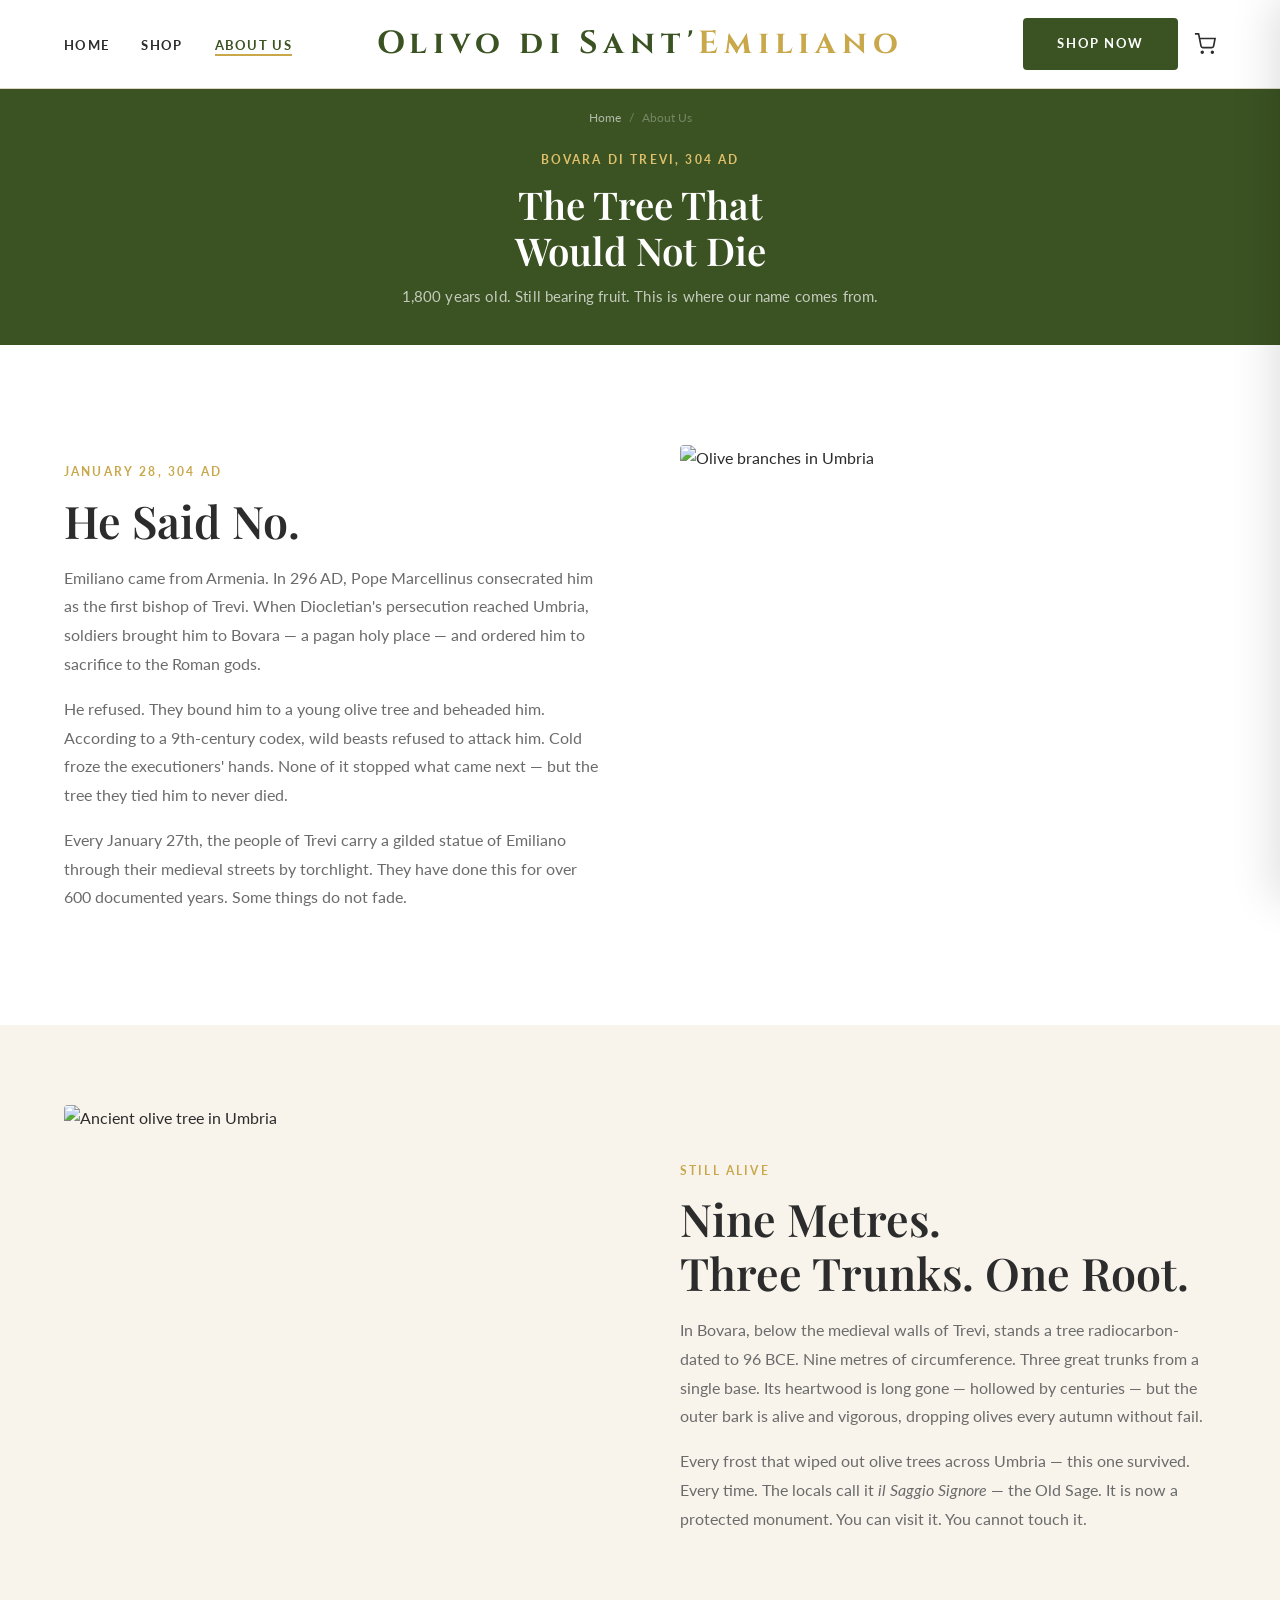
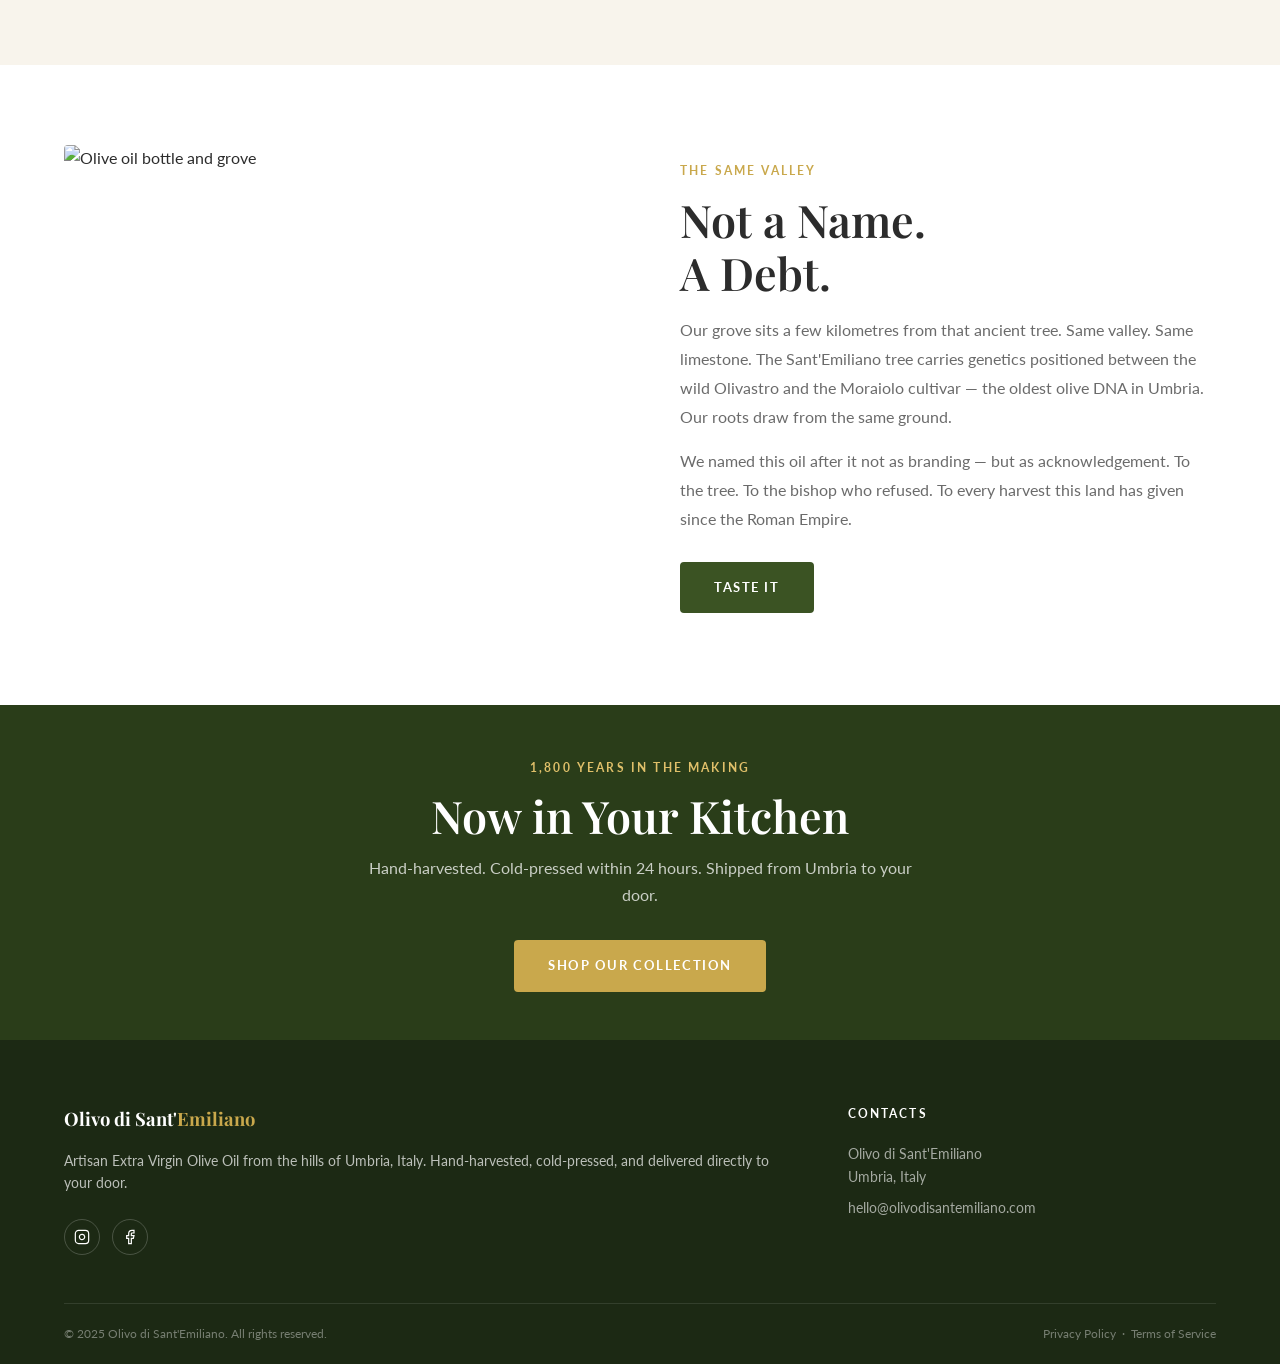
==== commit 4599f23f: "Move He Said No first, remove values panels from about page Co-Authored-By: Claude Sonnet 4.6 <norep" ====
--- a/about.html
+++ b/about.html
@@ -53,8 +53,36 @@
   </div>
 </section>
 
-<!-- ============ INTRO STORY ============ -->
+<!-- ============ THE SAINT ============ -->
 <section class="about-story">
+  <div class="container">
+    <div class="about-story__grid reverse">
+      <div>
+        <img
+          class="about-story__img"
+          src="https://images.unsplash.com/photo-1558618666-fcd25c85cd64?w=900&auto=format&fit=crop&q=80"
+          alt="Olive branches in Umbria"
+        >
+      </div>
+      <div>
+        <span class="section-label">January 28, 304 AD</span>
+        <h2 class="section-title">He Said No.</h2>
+        <p style="color:var(--text-muted);line-height:1.8;margin-bottom:16px;">
+          Emiliano came from Armenia. In 296 AD, Pope Marcellinus consecrated him as the first bishop of Trevi. When Diocletian's persecution reached Umbria, soldiers brought him to Bovara — a pagan holy place — and ordered him to sacrifice to the Roman gods.
+        </p>
+        <p style="color:var(--text-muted);line-height:1.8;margin-bottom:16px;">
+          He refused. They bound him to a young olive tree and beheaded him. According to a 9th-century codex, wild beasts refused to attack him. Cold froze the executioners' hands. None of it stopped what came next — but the tree they tied him to never died.
+        </p>
+        <p style="color:var(--text-muted);line-height:1.8;">
+          Every January 27th, the people of Trevi carry a gilded statue of Emiliano through their medieval streets by torchlight. They have done this for over 600 documented years. Some things do not fade.
+        </p>
+      </div>
+    </div>
+  </div>
+</section>
+
+<!-- ============ THE TREE ============ -->
+<section class="about-story" style="padding: 80px 0; background: var(--cream);">
   <div class="container">
     <div class="about-story__grid">
       <div>
@@ -73,61 +101,6 @@
         <p style="color:var(--text-muted);line-height:1.8;">
           Every frost that wiped out olive trees across Umbria — this one survived. Every time. The locals call it <em>il Saggio Signore</em> — the Old Sage. It is now a protected monument. You can visit it. You cannot touch it.
         </p>
-      </div>
-    </div>
-  </div>
-</section>
-
-<!-- ============ STORY 2 — THE SAINT ============ -->
-<section class="about-story" style="padding: 80px 0; background: var(--cream);">
-  <div class="container">
-    <div class="about-story__grid reverse">
-      <div>
-        <img
-          class="about-story__img"
-          src="https://images.unsplash.com/photo-1558618666-fcd25c85cd64?w=900&auto=format&fit=crop&q=80"
-          alt="Olive branches in Umbria"
-        >
-      </div>
-      <div>
-        <span class="section-label">January 28, 304 AD</span>
-        <h2 class="section-title">He Said No.</h2>
-        <p style="color:var(--text-muted);line-height:1.8;margin-bottom:16px;">
-          Emiliano came from Armenia. In 296 AD, Pope Marcellinus consecrated him as the first bishop of Trevi. When Diocletian's persecution reached Umbria, soldiers brought him to Bovara — a pagan holy place — and ordered him to sacrifice to the Roman gods.
-        </p>
-        <p style="color:var(--text-muted);line-height:1.8;margin-bottom:16px;">
-          He refused. They bound him to a young olive tree and beheaded him. According to a 9th-century codex, wild beasts refused to attack him. Cold froze the executioners' hands. None of it stopped what came next — but the tree they tied him to never died.
-        </p>
-        <p style="color:var(--text-muted);line-height:1.8;">
-          Every January 27th, the people of Trevi carry a gilded statue of Emiliano through their medieval streets by torchlight. They have done this for over 600 documented years. Some things do not fade.
-        </p>
-      </div>
-    </div>
-  </div>
-</section>
-
-<!-- ============ VALUES ============ -->
-<section class="about-values">
-  <div class="container">
-    <div class="text-center">
-      <span class="section-label">What the Tree Teaches Us</span>
-      <h2 class="section-title">Three Trunks.<br>Three Principles.</h2>
-    </div>
-    <div class="about-values__grid">
-      <div class="value-card">
-        <div class="value-card__num">01</div>
-        <div class="value-card__title">Endurance</div>
-        <p class="value-card__text">1,800 winters. Every frost that killed the other trees — this one came back. We don't rush. We don't cut corners. Built to last.</p>
-      </div>
-      <div class="value-card">
-        <div class="value-card__num">02</div>
-        <div class="value-card__title">Rootedness</div>
-        <p class="value-card__text">One valley. One soil. The same limestone the ancient tree draws from. Terroir is not a word we use for marketing. It is the only reason we exist.</p>
-      </div>
-      <div class="value-card">
-        <div class="value-card__num">03</div>
-        <div class="value-card__title">Defiance</div>
-        <p class="value-card__text">Emiliano said no. We say no too — to shortcuts, to blending, to compromising what this land can produce. Every bottle is a refusal.</p>
       </div>
     </div>
   </div>
